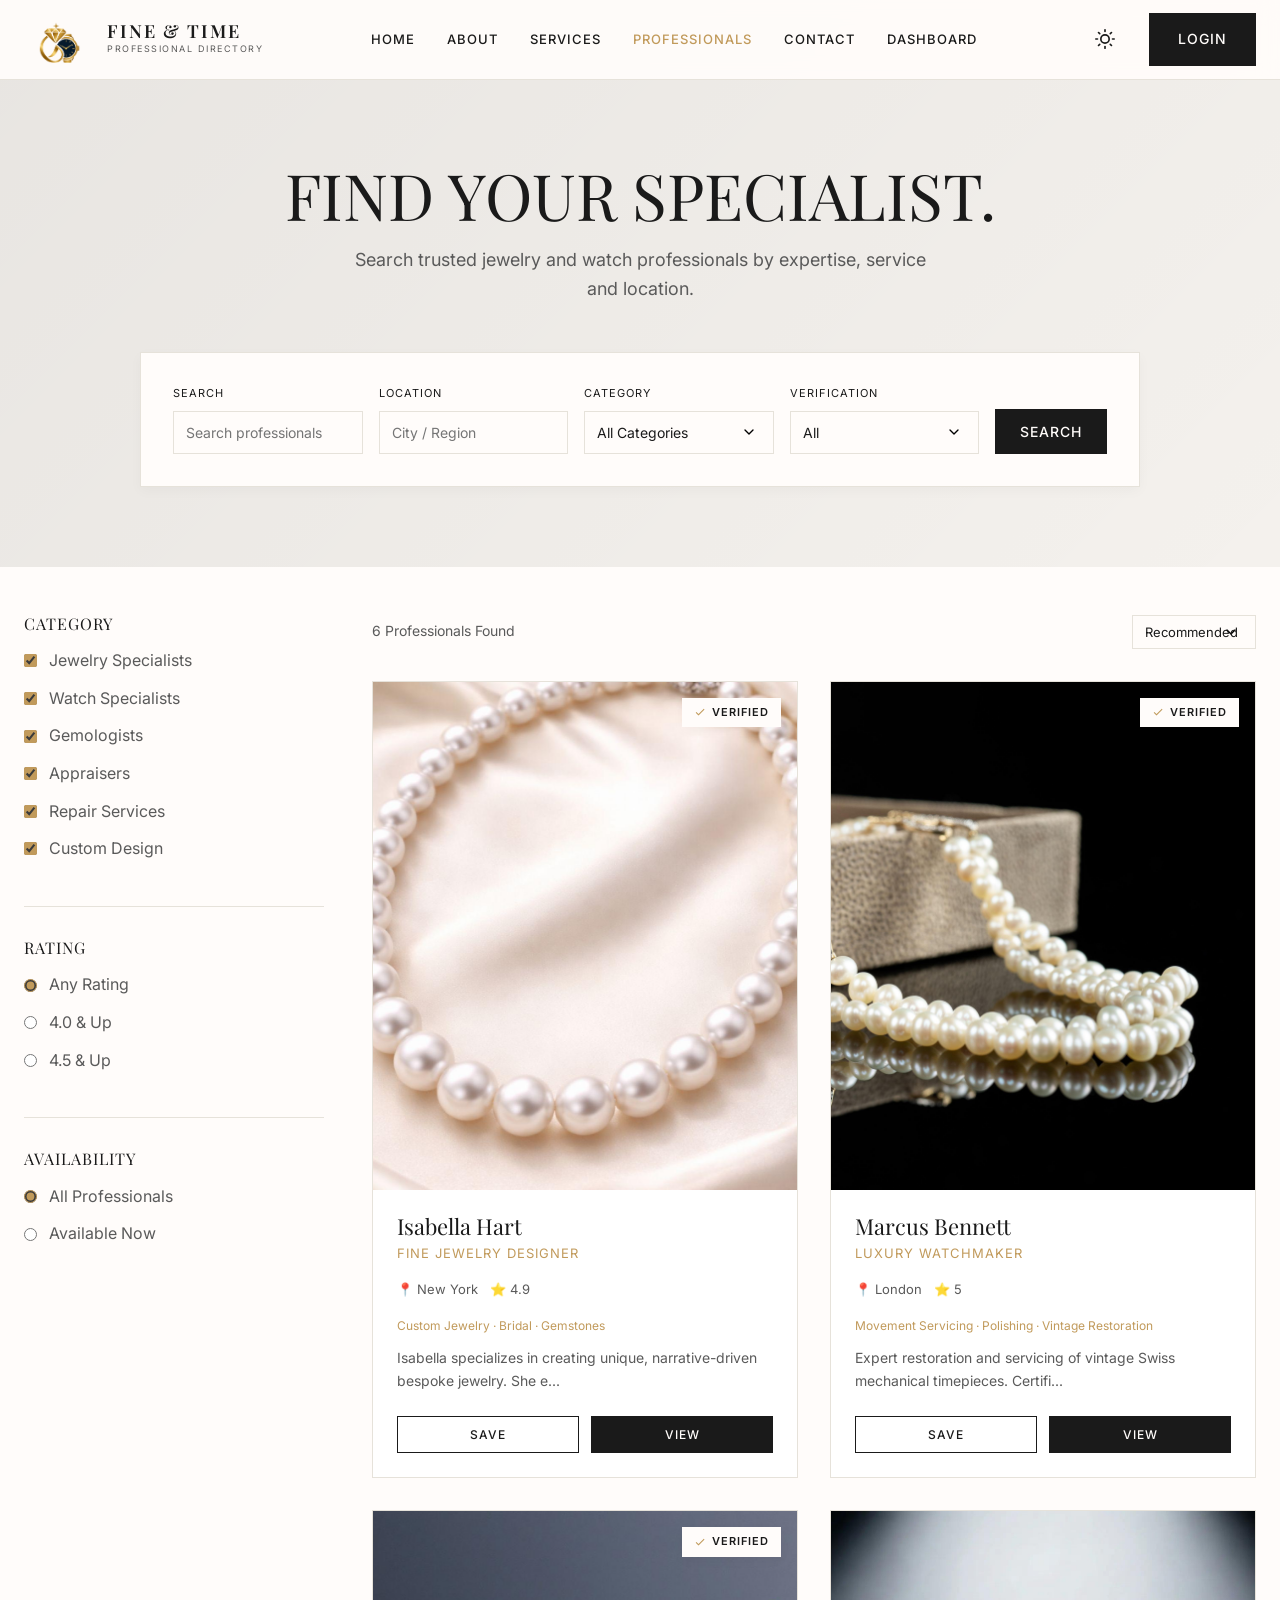
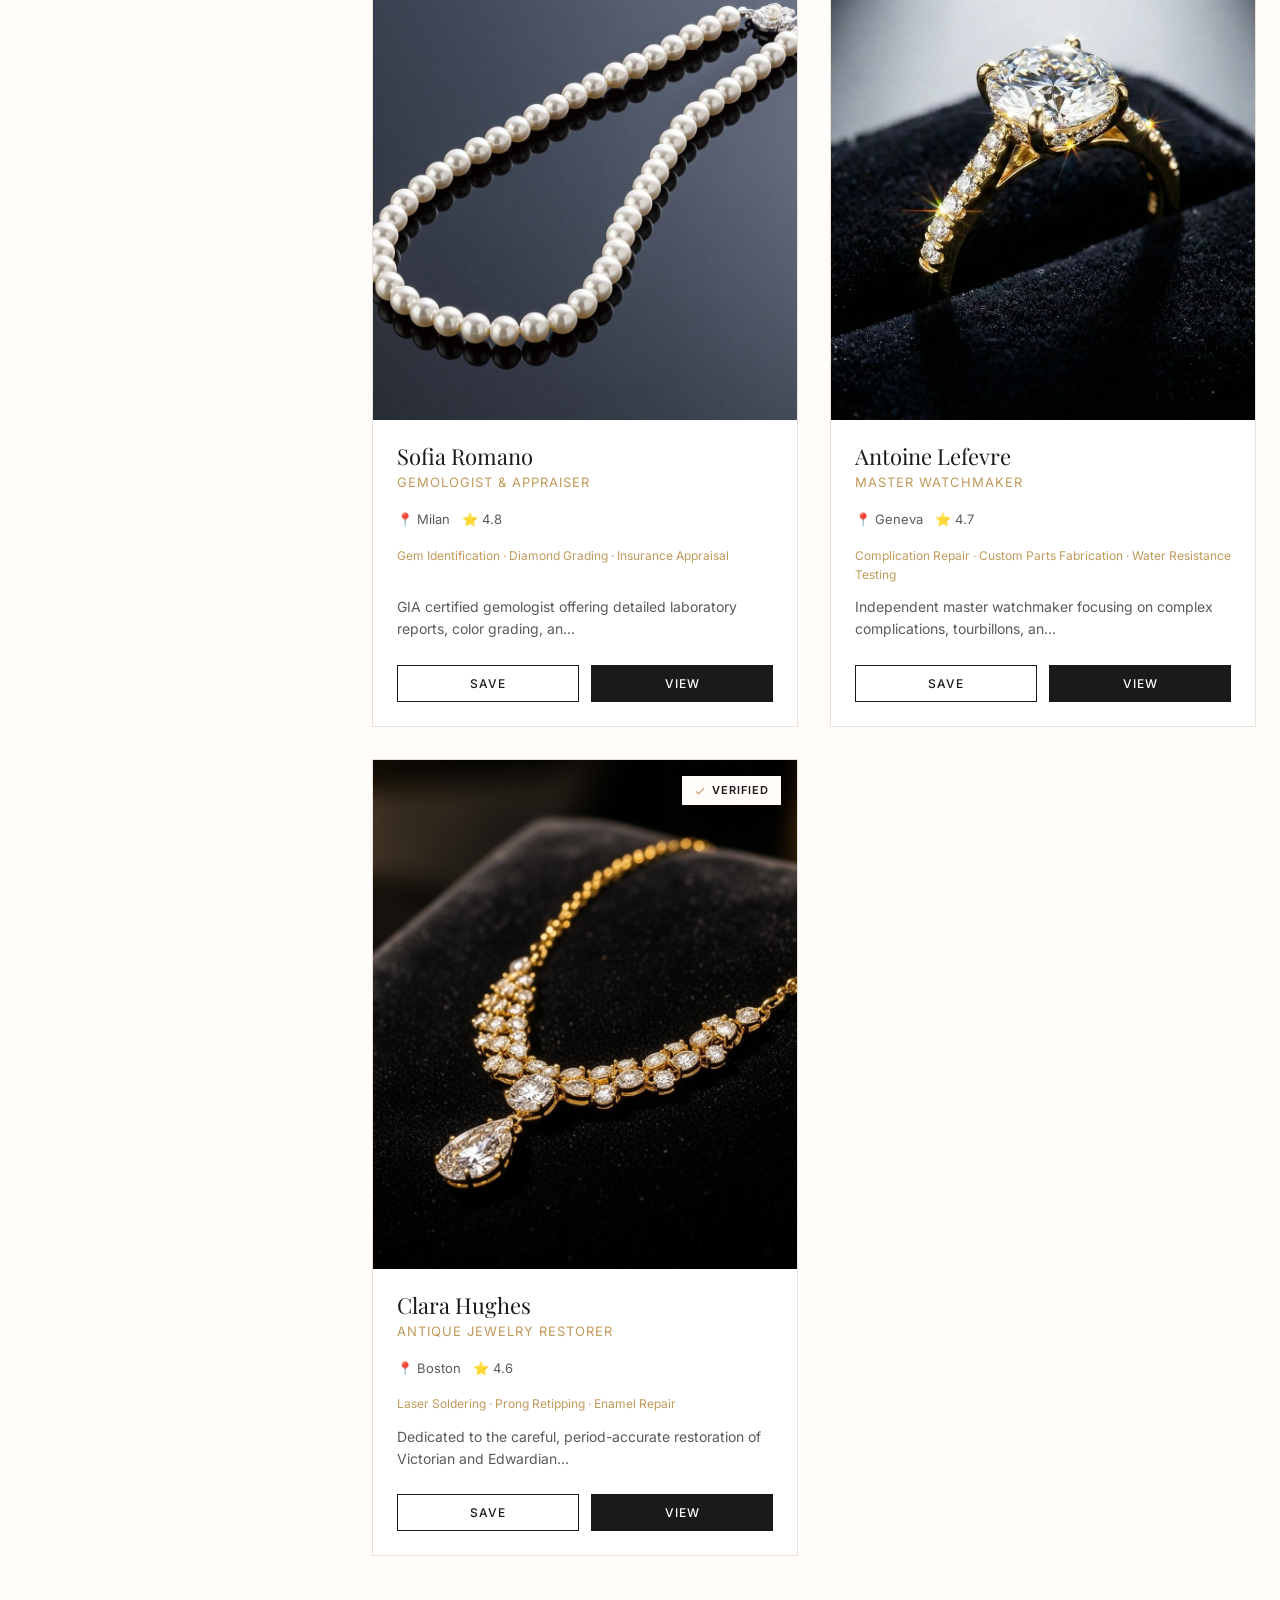
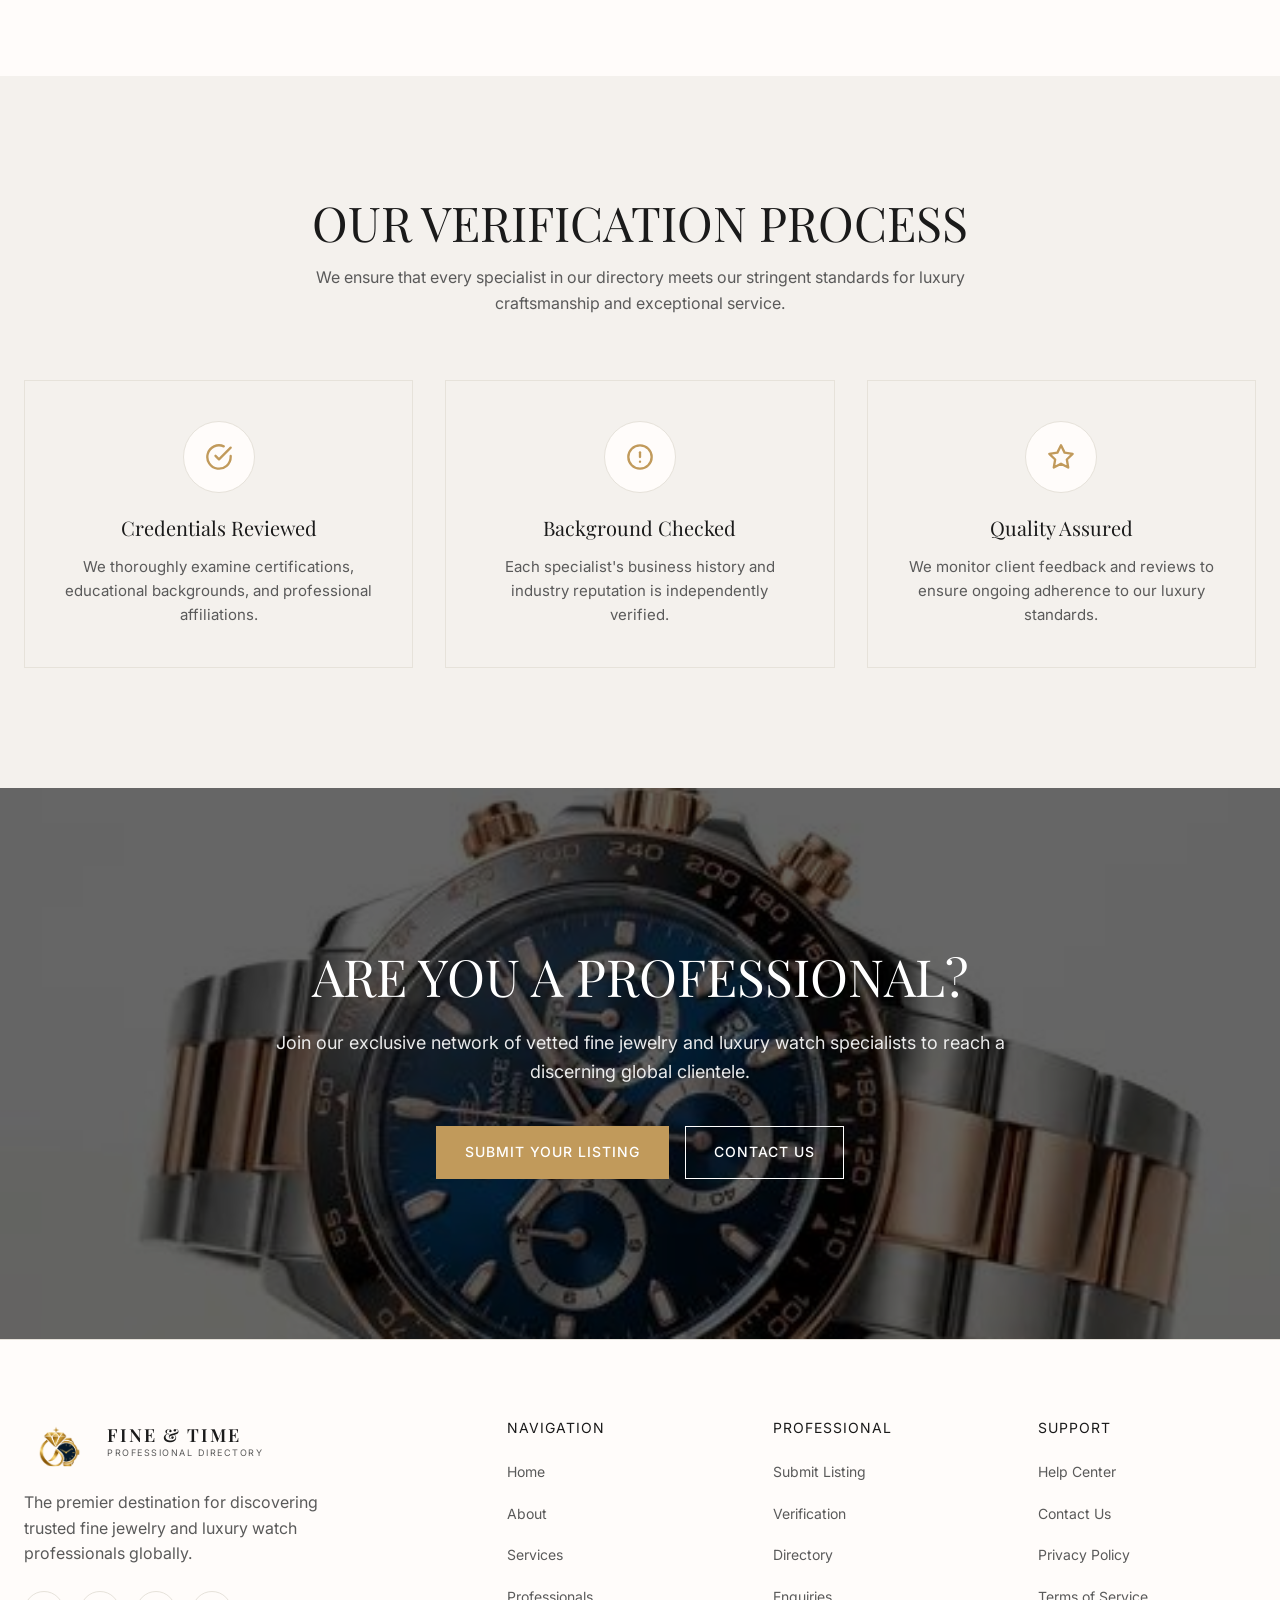
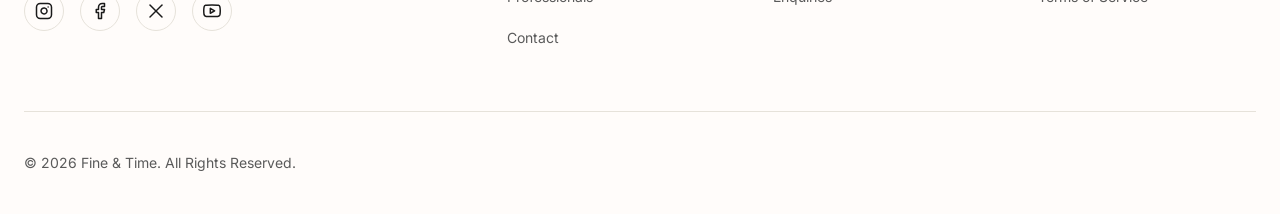
==== professionals.html @ 62d80007 "first commit" ====
<!DOCTYPE html>
<html lang="en" data-theme="light">
<head>
  <meta charset="UTF-8">
  <meta name="viewport" content="width=device-width, initial-scale=1.0">
  <title>Find Jewelry & Watch Professionals | Fine & Time</title>
  <meta name="description" content="Search trusted jewelry and watch professionals by expertise, service and location.">
  <link rel="stylesheet" href="styles.css">
  <link rel="icon" type="image/png" href="favicon.png">
</head>
<body>

  <!-- Navbar -->
  <nav class="navbar">
    <div class="container nav-container">
      <div class="nav-left">
        <a href="index.html" class="logo">
  <img src="logo.png" alt="Fine Jewelry & Watches Directory" class="brand-logo-img">
  <div class="logo-text">
    <span class="logo-title">FINE & TIME</span>
    <span class="logo-desc">Professional Directory</span>
  </div>
</a>
      </div>
      
      <div class="nav-center">
        <div class="nav-links">
          <a href="index.html">Home</a>
          <a href="about.html">About</a>
          <a href="services.html">Services</a>
          <a href="professionals.html" class="active">Professionals</a>
          <a href="contact.html">Contact</a>
          <a href="dashboard.html">Dashboard</a>
        </div>
      </div>
      
      <div class="nav-right">
        <button class="nav-icon theme-toggle" aria-label="Toggle Theme">
          <svg xmlns="http://www.w3.org/2000/svg" width="20" height="20" viewBox="0 0 24 24" fill="none" stroke="currentColor" stroke-width="2" stroke-linecap="round" stroke-linejoin="round"><circle cx="12" cy="12" r="5"></circle><line x1="12" y1="1" x2="12" y2="3"></line><line x1="12" y1="21" x2="12" y2="23"></line><line x1="4.22" y1="4.22" x2="5.64" y2="5.64"></line><line x1="18.36" y1="18.36" x2="19.78" y2="19.78"></line><line x1="1" y1="12" x2="3" y2="12"></line><line x1="21" y1="12" x2="23" y2="12"></line><line x1="4.22" y1="19.78" x2="5.64" y2="18.36"></line><line x1="18.36" y1="5.64" x2="19.78" y2="4.22"></line></svg>
        </button>
        <a href="login.html" class="btn btn-primary d-none-mobile">LOGIN</a>
        
        <button class="hamburger" aria-label="Menu">
          <span></span>
          <span></span>
          <span></span>
        </button>
      </div>
    </div>
  </nav>

  <!-- Mobile Drawer -->
  <div class="nav-drawer">
    <div class="drawer-header">
      <a href="index.html" class="logo">
  <img src="logo.png" alt="Fine Jewelry & Watches Directory" class="brand-logo-img">
  <div class="logo-text">
    <span class="logo-title">FINE & TIME</span>
    <span class="logo-desc">Professional Directory</span>
  </div>
</a>
      <button class="close-drawer">&times;</button>
    </div>
    <div class="drawer-links" style="align-items: center; text-align: center;">
      <a href="index.html">Home</a>
      <a href="about.html">About</a>
      <a href="services.html">Services</a>
      <a href="professionals.html" class="active">Professionals</a>
      <a href="contact.html">Contact</a>
      <a href="dashboard.html">Dashboard</a>
      
      <button class="nav-icon theme-toggle" aria-label="Toggle Theme" style="margin-top: 16px; background: none; border: none; color: var(--text-primary); cursor: pointer;">
        <svg xmlns="http://www.w3.org/2000/svg" width="24" height="24" viewBox="0 0 24 24" fill="none" stroke="currentColor" stroke-width="2" stroke-linecap="round" stroke-linejoin="round"><circle cx="12" cy="12" r="5"></circle><line x1="12" y1="1" x2="12" y2="3"></line><line x1="12" y1="21" x2="12" y2="23"></line><line x1="4.22" y1="4.22" x2="5.64" y2="5.64"></line><line x1="18.36" y1="18.36" x2="19.78" y2="19.78"></line><line x1="1" y1="12" x2="3" y2="12"></line><line x1="21" y1="12" x2="23" y2="12"></line><line x1="4.22" y1="19.78" x2="5.64" y2="18.36"></line><line x1="18.36" y1="5.64" x2="19.78" y2="4.22"></line></svg>
      </button>
    </div>
    <div class="drawer-footer" style="display: flex; justify-content: center; width: 100%;">
      <a href="login.html" class="btn btn-primary" style="width: 100%; max-width: 300px; text-align: center; justify-content: center;">LOGIN</a>
    </div>
  </div>
  <div class="overlay"></div>

  <!-- Global Search Overlay -->
  <div class="search-overlay" id="search-overlay">
    <div class="search-header">
      <div class="logo">
        <span class="logo-title">SEARCH</span>
      </div>
      <button class="modal-close">&times;</button>
    </div>
    <div class="search-input-wrap">
      <input type="text" placeholder="Search jewelry specialists, watchmakers..." autofocus>
    </div>
    <div class="search-results">
      <p style="color: var(--text-secondary); text-align: center;">Press Enter to search the directory.</p>
    </div>
  </div>

  <!-- SECTION 01: HERO (Search System) -->
  <section class="page-hero" style="height: auto; padding: 160px 0 80px;">
    <div class="page-hero-overlay"></div>
    <div class="container" style="position: relative; z-index: 2;">
      <h1>FIND YOUR SPECIALIST.</h1>
      <p style="margin-bottom: 48px;">Search trusted jewelry and watch professionals by expertise, service and location.</p>
      
      <div style="background: var(--bg-primary); padding: 32px; max-width: 1000px; margin: 0 auto; box-shadow: var(--shadow-sm); border: 1px solid var(--border-color);">
        <form class="hero-filter-form" id="search-form">
          <div style="text-align: left;">
            <label style="display: block; font-size: 11px; text-transform: uppercase; letter-spacing: 1px; margin-bottom: 8px;">Search</label>
            <input type="text" class="form-control" placeholder="Search professionals" id="search-kw" style="padding: 12px; font-size: 14px;">
          </div>
          <div style="text-align: left;">
            <label style="display: block; font-size: 11px; text-transform: uppercase; letter-spacing: 1px; margin-bottom: 8px;">Location</label>
            <input type="text" class="form-control" placeholder="City / Region" id="search-loc" style="padding: 12px; font-size: 14px;">
          </div>
          <div style="text-align: left;">
            <label style="display: block; font-size: 11px; text-transform: uppercase; letter-spacing: 1px; margin-bottom: 8px;">Category</label>
            <select class="form-control" id="search-cat" style="padding: 12px; font-size: 14px;">
              <option value="all">All Categories</option>
              <option value="jewelry">Jewelry</option>
              <option value="watches">Watches</option>
              <option value="gemology">Gemology</option>
              <option value="appraisal">Appraisal</option>
              <option value="repair">Repair</option>
              <option value="custom">Custom Design</option>
            </select>
          </div>
          <div style="text-align: left;">
            <label style="display: block; font-size: 11px; text-transform: uppercase; letter-spacing: 1px; margin-bottom: 8px;">Verification</label>
            <select class="form-control" id="search-ver" style="padding: 12px; font-size: 14px;">
              <option value="all">All</option>
              <option value="verified">Verified Only</option>
            </select>
          </div>
          <button type="button" class="btn btn-primary" onclick="applyFilters()" style="padding: 12px 24px; height: 44.5px;">SEARCH</button>
        </form>
      </div>
    </div>
  </section>

  <!-- SECTION 02: DIRECTORY RESULTS -->
  <section class="section" style="padding-top: 0;">
    <div class="container directory-layout">
      
      <!-- Filters Sidebar -->
      <aside class="directory-filters">
        <div class="filter-group">
          <h4>Category</h4>
          <label class="filter-label"><input type="checkbox" checked value="jewelry" class="cat-filter"> Jewelry Specialists</label>
          <label class="filter-label"><input type="checkbox" checked value="watches" class="cat-filter"> Watch Specialists</label>
          <label class="filter-label"><input type="checkbox" checked value="gemology" class="cat-filter"> Gemologists</label>
          <label class="filter-label"><input type="checkbox" checked value="appraisal" class="cat-filter"> Appraisers</label>
          <label class="filter-label"><input type="checkbox" checked value="repair" class="cat-filter"> Repair Services</label>
          <label class="filter-label"><input type="checkbox" checked value="custom" class="cat-filter"> Custom Design</label>
        </div>
        
        <div class="filter-group">
          <h4>Rating</h4>
          <label class="filter-label"><input type="radio" name="rating" value="any" checked onchange="applyFilters()"> Any Rating</label>
          <label class="filter-label"><input type="radio" name="rating" value="4.0" onchange="applyFilters()"> 4.0 & Up</label>
          <label class="filter-label"><input type="radio" name="rating" value="4.5" onchange="applyFilters()"> 4.5 & Up</label>
        </div>
        
        <div class="filter-group">
          <h4>Availability</h4>
          <label class="filter-label"><input type="radio" name="avail" checked value="all"> All Professionals</label>
          <label class="filter-label"><input type="radio" name="avail" value="available"> Available Now</label>
        </div>
      </aside>
      
      <!-- Results Area -->
      <div class="directory-results">
        <div class="results-header">
          <div style="font-size: 14px; color: var(--text-secondary);"><span id="result-count">8</span> Professionals Found</div>
          <div>
            <select class="form-control" style="padding: 8px 12px; width: auto; font-size: 13px;" onchange="sortResults(this.value)">
              <option value="recommended">Recommended</option>
              <option value="highest">Highest Rated</option>
              <option value="most">Most Reviewed</option>
              <option value="recent">Recently Added</option>
            </select>
          </div>
        </div>
        
        <div class="results-grid" id="professionals-grid">
          <!-- Profiles generated by JS -->
        </div>
      </div>
    </div>
  </section>

  <!-- SECTION 02: VERIFICATION PROCESS -->
  <section class="section" style="background: var(--bg-secondary);">
    <div class="container">
      <div class="section-header">
        <h2>OUR VERIFICATION PROCESS</h2>
        <p style="color: var(--text-secondary); max-width: 700px; margin: 0 auto;">We ensure that every specialist in our directory meets our stringent standards for luxury craftsmanship and exceptional service.</p>
      </div>
      
      <div class="services-grid">
        <div class="service-card" style="text-align: center;">
          <div style="width: 72px; height: 72px; background: var(--bg-primary); border: 1px solid var(--border-color); border-radius: 50%; display: flex; align-items: center; justify-content: center; margin: 0 auto 24px; color: var(--accent-color);">
            <svg xmlns="http://www.w3.org/2000/svg" width="28" height="28" viewBox="0 0 24 24" fill="none" stroke="currentColor" stroke-width="2" stroke-linecap="round" stroke-linejoin="round"><path d="M22 11.08V12a10 10 0 1 1-5.93-9.14"></path><polyline points="22 4 12 14.01 9 11.01"></polyline></svg>
          </div>
          <h3 style="font-size: 20px; margin-bottom: 16px;">Credentials Reviewed</h3>
          <p style="color: var(--text-secondary); font-size: 15px;">We thoroughly examine certifications, educational backgrounds, and professional affiliations.</p>
        </div>
        
        <div class="service-card" style="text-align: center;">
          <div style="width: 72px; height: 72px; background: var(--bg-primary); border: 1px solid var(--border-color); border-radius: 50%; display: flex; align-items: center; justify-content: center; margin: 0 auto 24px; color: var(--accent-color);">
            <svg xmlns="http://www.w3.org/2000/svg" width="28" height="28" viewBox="0 0 24 24" fill="none" stroke="currentColor" stroke-width="2" stroke-linecap="round" stroke-linejoin="round"><circle cx="12" cy="12" r="10"></circle><line x1="12" y1="8" x2="12" y2="12"></line><line x1="12" y1="16" x2="12.01" y2="16"></line></svg>
          </div>
          <h3 style="font-size: 20px; margin-bottom: 16px;">Background Checked</h3>
          <p style="color: var(--text-secondary); font-size: 15px;">Each specialist's business history and industry reputation is independently verified.</p>
        </div>
        
        <div class="service-card" style="text-align: center;">
          <div style="width: 72px; height: 72px; background: var(--bg-primary); border: 1px solid var(--border-color); border-radius: 50%; display: flex; align-items: center; justify-content: center; margin: 0 auto 24px; color: var(--accent-color);">
            <svg xmlns="http://www.w3.org/2000/svg" width="28" height="28" viewBox="0 0 24 24" fill="none" stroke="currentColor" stroke-width="2" stroke-linecap="round" stroke-linejoin="round"><polygon points="12 2 15.09 8.26 22 9.27 17 14.14 18.18 21.02 12 17.77 5.82 21.02 7 14.14 2 9.27 8.91 8.26 12 2"></polygon></svg>
          </div>
          <h3 style="font-size: 20px; margin-bottom: 16px;">Quality Assured</h3>
          <p style="color: var(--text-secondary); font-size: 15px;">We monitor client feedback and reviews to ensure ongoing adherence to our luxury standards.</p>
        </div>
      </div>
    </div>
  </section>

  <!-- SECTION 03: PROFESSIONAL CTA -->
  <section class="final-cta">
    <div class="final-cta-bg" style="background-image: url('images/image-28.png');"></div>
    <div class="final-cta-overlay"></div>
    <div class="container final-cta-content">
      <h2>ARE YOU A PROFESSIONAL?</h2>
      <p>Join our exclusive network of vetted fine jewelry and luxury watch specialists to reach a discerning global clientele.</p>
      <div class="final-cta-actions">
        <a href="register.html" class="btn btn-accent">SUBMIT YOUR LISTING</a>
        <a href="contact.html" class="btn btn-outline">CONTACT US</a>
      </div>
    </div>
  </section>

  <!-- Footer -->
  <footer class="footer">
    <!-- ... same footer content ... -->
    <div class="container">
      <div class="footer-grid">
        <div class="footer-brand">
          <a href="index.html" class="logo" style="text-decoration: none; color: inherit;">
            <img src="logo.png" alt="Fine Jewelry & Watches Directory" class="brand-logo-img">
            <div class="logo-text">
              <span class="logo-title">FINE & TIME</span>
              <span class="logo-desc">Professional Directory</span>
            </div>
          </a>
          <p>The premier destination for discovering trusted fine jewelry and luxury watch professionals globally.</p>
          <div class="social-icons" style="margin-top: 24px;">
            <a href="#" aria-label="Instagram">
              <svg xmlns="http://www.w3.org/2000/svg" width="18" height="18" viewBox="0 0 24 24" fill="none" stroke="currentColor" stroke-width="2" stroke-linecap="round" stroke-linejoin="round"><rect x="2" y="2" width="20" height="20" rx="5" ry="5"></rect><path d="M16 11.37A4 4 0 1 1 12.63 8 4 4 0 0 1 16 11.37z"></path><line x1="17.5" y1="6.5" x2="17.51" y2="6.5"></line></svg>
            </a>
            <a href="#" aria-label="Facebook">
              <svg xmlns="http://www.w3.org/2000/svg" width="18" height="18" viewBox="0 0 24 24" fill="none" stroke="currentColor" stroke-width="2" stroke-linecap="round" stroke-linejoin="round"><path d="M18 2h-3a5 5 0 0 0-5 5v3H7v4h3v8h4v-8h3l1-4h-4V7a1 1 0 0 1 1-1h3z"></path></svg>
            </a>
            <a href="#" aria-label="X">
              <svg xmlns="http://www.w3.org/2000/svg" width="18" height="18" viewBox="0 0 24 24" fill="none" stroke="currentColor" stroke-width="2" stroke-linecap="round" stroke-linejoin="round"><line x1="4" y1="4" x2="20" y2="20"></line><line x1="20" y1="4" x2="4" y2="20"></line></svg>
            </a>
            <a href="#" aria-label="YouTube">
              <svg xmlns="http://www.w3.org/2000/svg" width="18" height="18" viewBox="0 0 24 24" fill="none" stroke="currentColor" stroke-width="2" stroke-linecap="round" stroke-linejoin="round"><path d="M22.54 6.42a2.78 2.78 0 0 0-1.94-2C18.88 4 12 4 12 4s-6.88 0-8.6.46a2.78 2.78 0 0 0-1.94 2A29 29 0 0 0 1 11.75a29 29 0 0 0 .46 5.33A2.78 2.78 0 0 0 3.4 19c1.72.46 8.6.46 8.6.46s6.88 0 8.6-.46a2.78 2.78 0 0 0 1.94-2 29 29 0 0 0 .46-5.25 29 29 0 0 0-.46-5.33z"></path><polygon points="9.75 15.02 15.5 11.75 9.75 8.48 9.75 15.02"></polygon></svg>
            </a>
          </div>
        </div>
        
        <div class="footer-links">
          <h4>Navigation</h4>
          <ul>
            <li><a href="index.html">Home</a></li>
            <li><a href="about.html">About</a></li>
            <li><a href="services.html">Services</a></li>
            <li><a href="professionals.html">Professionals</a></li>
            <li><a href="contact.html">Contact</a></li>
          </ul>
        </div>
        
        <div class="footer-links">
          <h4>Professional</h4>
          <ul>
            <li><a href="register.html">Submit Listing</a></li>
            <li><a href="#">Verification</a></li>
            <li><a href="professionals.html">Directory</a></li>
            <li><a href="dashboard.html">Enquiries</a></li>
          </ul>
        </div>
        
        <div class="footer-links">
          <h4>Support</h4>
          <ul>
            <li><a href="#">Help Center</a></li>
            <li><a href="contact.html">Contact Us</a></li>
            <li><a href="#">Privacy Policy</a></li>
            <li><a href="#">Terms of Service</a></li>
          </ul>
        </div>
      </div>
      
      <div class="footer-bottom">
        <div class="copyright">
          © 2026 Fine & Time. All Rights Reserved.
        </div>
      </div>
    </div>
  </footer>

  <!-- Global Enquiry Popup -->
  <div class="modal-overlay" id="enquiry-modal">
    <!-- ... same modal content ... -->
    <div class="modal-content">
      <button class="modal-close">&times;</button>
      <div class="modal-header">
        <h2>LET'S FIND THE RIGHT PROFESSIONAL</h2>
        <p>Submit your details and we will connect you with a verified specialist.</p>
      </div>
      <form id="enquiry-form">
        <!-- Form Fields -->
        <div style="display: grid; grid-template-columns: 1fr 1fr; gap: 16px;">
          <div class="form-group">
            <label>Full Name</label>
            <input type="text" class="form-control" required placeholder="John Doe">
          </div>
          <div class="form-group">
            <label>Email</label>
            <input type="email" class="form-control" required placeholder="john@example.com">
          </div>
        </div>
        <div style="display: grid; grid-template-columns: 1fr 1fr; gap: 16px;">
          <div class="form-group">
            <label>Phone</label>
            <input type="tel" class="form-control" placeholder="+1 (555) 000-0000">
          </div>
          <div class="form-group">
            <label>Service Type</label>
            <select class="form-control" required>
              <option value="" disabled selected>Select a Service</option>
              <option value="fine-jewelry">Fine Jewelry</option>
              <option value="luxury-watches">Luxury Watches</option>
              <option value="jewelry-repair">Jewelry Repair</option>
              <option value="watch-repair">Watch Repair</option>
              <option value="custom-jewelry">Custom Jewelry</option>
              <option value="gemology">Gemology</option>
              <option value="appraisal">Appraisal</option>
              <option value="authentication">Authentication</option>
              <option value="other">Other</option>
            </select>
          </div>
        </div>
        <div style="display: grid; grid-template-columns: 1fr 1fr; gap: 16px;">
          <div class="form-group">
            <label>Preferred Location</label>
            <input type="text" class="form-control" placeholder="City or Region">
          </div>
          <div class="form-group">
            <label>Preferred Date</label>
            <input type="date" class="form-control">
          </div>
        </div>
        <div class="form-group">
          <label>Specific Professional / Service (Optional)</label>
          <input type="text" class="form-control" placeholder="Name of specialist or detailed service" id="enquiry-spec">
        </div>
        <div class="form-group">
          <label>Message</label>
          <textarea class="form-control" required placeholder="Describe what you are looking for..."></textarea>
        </div>
        <div class="modal-actions">
          <button type="button" class="btn btn-outline btn-cancel">CANCEL</button>
          <button type="submit" class="btn btn-primary">SEND ENQUIRY</button>
        </div>
      </form>
    </div>
  </div>

  <!-- Professional Profile Modal (Dynamic) -->
  <div class="modal-overlay" id="profile-modal">
    <div class="modal-content profile-modal">
      <button class="modal-close">&times;</button>
      <div class="profile-header">
        <img src="" alt="Profile" class="profile-img-large" id="prof-modal-img">
        <div class="profile-header-info">
          <div class="badge-verified" style="position: static; display: inline-flex; margin-bottom: 16px;" id="prof-modal-badge">
            <svg viewBox="0 0 24 24"><path d="M9 16.17L4.83 12l-1.42 1.41L9 19 21 7l-1.41-1.41z"></path></svg> Verified Professional
          </div>
          <h2 id="prof-modal-name">Name</h2>
          <p style="color: var(--accent-color); font-weight: 500; text-transform: uppercase; letter-spacing: 1px; margin-bottom: 16px;" id="prof-modal-title">Title</p>
          <div style="display: flex; gap: 24px; color: var(--text-secondary); margin-bottom: 24px; flex-wrap: wrap;">
            <span id="prof-modal-loc">📍 Location</span>
            <span id="prof-modal-rating">⭐ Rating</span>
            <span id="prof-modal-exp">Exp</span>
          </div>
          <div style="display: flex; gap: 16px; flex-wrap: wrap;">
            <button class="btn btn-primary" onclick="openEnquiryForProf()">CONTACT PROFESSIONAL</button>
            <button class="btn btn-outline btn-save" id="prof-modal-save">SAVE PROFILE</button>
          </div>
        </div>
      </div>
      
      <div class="profile-tabs">
        <button class="profile-tab active">About</button>
        <button class="profile-tab">Expertise</button>
        <button class="profile-tab">Reviews</button>
      </div>
      
      <div class="profile-tab-content" style="padding-top: 16px;">
        <h4 style="margin-bottom: 16px; font-size: 20px;">About the Professional</h4>
        <p style="color: var(--text-secondary); margin-bottom: 24px;" id="prof-modal-desc">Description goes here.</p>
        
        <h4 style="margin-bottom: 16px; font-size: 20px;">Services</h4>
        <ul style="display: flex; flex-wrap: wrap; gap: 12px; color: var(--text-secondary); list-style: none;" id="prof-modal-services">
          <!-- services tags -->
        </ul>
      </div>
    </div>
  </div>

  <script src="script.js"></script>
  <script>
    // Demo Data
    const professionals = [
      {
        id: 'p1',
        name: 'Isabella Hart',
        title: 'Fine Jewelry Designer',
        category: 'jewelry',
        specialty: 'custom',
        location: 'New York, USA',
        rating: 4.9,
        reviews: 142,
        verified: true,
        experience: '18 Years',
        image: 'images/image-12.png',
        desc: 'Isabella specializes in creating unique, narrative-driven bespoke jewelry. She excels at translating personal stories into heirloom-quality rings and necklaces.',
        services: ['Custom Jewelry', 'Bridal', 'Gemstones', 'Redesign']
      },
      {
        id: 'p2',
        name: 'Marcus Bennett',
        title: 'Luxury Watchmaker',
        category: 'watches',
        specialty: 'repair',
        location: 'London, UK',
        rating: 5.0,
        reviews: 85,
        verified: true,
        experience: '20 Years',
        image: 'images/image-19.png',
        desc: 'Expert restoration and servicing of vintage Swiss mechanical timepieces. Certified by major Swiss houses for comprehensive overhauls.',
        services: ['Movement Servicing', 'Polishing', 'Vintage Restoration', 'Authentication']
      },
      {
        id: 'p3',
        name: 'Sofia Romano',
        title: 'Gemologist & Appraiser',
        category: 'gemology',
        specialty: 'appraisal',
        location: 'Milan, Italy',
        rating: 4.8,
        reviews: 64,
        verified: true,
        experience: '12 Years',
        image: 'images/image-16.png',
        desc: 'GIA certified gemologist offering detailed laboratory reports, color grading, and formal valuation services for insurance and estate purposes.',
        services: ['Gem Identification', 'Diamond Grading', 'Insurance Appraisal', 'Consultation']
      },
      {
        id: 'p4',
        name: 'Daniel Mercer',
        title: 'Fine Jewelry Specialist',
        category: 'jewelry',
        specialty: 'estate',
        location: 'New York, USA',
        rating: 4.9,
        reviews: 210,
        verified: true,
        experience: '25 Years',
        image: 'images/image-34.png',
        desc: 'Consultation on high-end estate jewelry acquisition and rare gemstone sourcing. Deep expertise in Art Deco and Edwardian periods.',
        services: ['Estate Jewelry', 'Sourcing', 'Authentication', 'Investment Consultation']
      },
      {
        id: 'p5',
        name: 'Antoine Lefevre',
        title: 'Master Watchmaker',
        category: 'watches',
        specialty: 'repair',
        location: 'Geneva, Switzerland',
        rating: 4.7,
        reviews: 95,
        verified: false,
        experience: '30 Years',
        image: 'images/image-1.png',
        desc: 'Independent master watchmaker focusing on complex complications, tourbillons, and minute repeaters.',
        services: ['Complication Repair', 'Custom Parts Fabrication', 'Water Resistance Testing']
      },
      {
        id: 'p6',
        name: 'Clara Hughes',
        title: 'Antique Jewelry Restorer',
        category: 'jewelry',
        specialty: 'repair',
        location: 'Boston, USA',
        rating: 4.6,
        reviews: 112,
        verified: true,
        experience: '15 Years',
        image: 'images/image-2.png',
        desc: 'Dedicated to the careful, period-accurate restoration of Victorian and Edwardian jewelry, preserving historical integrity.',
        services: ['Laser Soldering', 'Prong Retipping', 'Enamel Repair', 'Stone Matching']
      }
    ];

    let currentProfName = '';

    const renderGrid = (data) => {
      const grid = document.getElementById('professionals-grid');
      grid.innerHTML = '';
      
      if(data.length === 0) {
        grid.innerHTML = '<div style="grid-column: 1/-1; text-align: center; padding: 40px; color: var(--text-secondary);">NO MATCHING PROFESSIONALS FOUND</div>';
        document.getElementById('result-count').innerText = '0';
        return;
      }
      
      document.getElementById('result-count').innerText = data.length;
      
      data.forEach(p => {
        const servicesHtml = p.services.slice(0,3).join(' &middot; ');
        
        const card = document.createElement('div');
        card.className = 'prof-card';
        card.innerHTML = `
          <div class="prof-img-wrap">
            <img src="${p.image}" alt="${p.name}" class="prof-img">
            ${p.verified ? `<div class="badge-verified"><svg viewBox="0 0 24 24"><path d="M9 16.17L4.83 12l-1.42 1.41L9 19 21 7l-1.41-1.41z"></path></svg> Verified</div>` : ''}
          </div>
          <div class="prof-info">
            <h3 class="prof-name">${p.name}</h3>
            <span class="prof-title">${p.title}</span>
            <div class="prof-meta">
              <span>📍 ${p.location.split(',')[0]}</span>
              <span>⭐ ${p.rating}</span>
            </div>
            <p class="prof-desc" style="font-size: 12px; margin-bottom: 12px; color: var(--accent-color);">${servicesHtml}</p>
            <p class="prof-desc">${p.desc.substring(0, 80)}...</p>
            <div class="prof-actions">
              <button class="btn btn-outline btn-save" data-id="${p.id}">SAVE</button>
              <button class="btn btn-primary" onclick='openProfile(${JSON.stringify(p).replace(/'/g, "&#39;")})'>VIEW</button>
            </div>
          </div>
        `;
        grid.appendChild(card);
      });
      
      // Re-attach save listeners
      const updateSavedState = () => {
        const saved = JSON.parse(localStorage.getItem('savedProfs') || '[]');
        document.querySelectorAll('.btn-save').forEach(btn => {
          const id = btn.getAttribute('data-id');
          if (saved.includes(id)) {
            btn.innerText = 'SAVED';
            btn.classList.add('btn-accent');
          } else {
            btn.innerText = 'SAVE';
            btn.classList.remove('btn-accent');
          }
        });
      };
      
      document.querySelectorAll('.btn-save').forEach(btn => {
        btn.addEventListener('click', (e) => {
          e.preventDefault();
          const id = btn.getAttribute('data-id');
          if(!id) return;
          let saved = JSON.parse(localStorage.getItem('savedProfs') || '[]');
          if (saved.includes(id)) {
            saved = saved.filter(pid => pid !== id);
          } else {
            saved.push(id);
          }
          localStorage.setItem('savedProfs', JSON.stringify(saved));
          updateSavedState();
        });
      });
      updateSavedState();
    };

    const applyFilters = () => {
      let filtered = professionals;
      
      // Search
      const kw = document.getElementById('search-kw').value.toLowerCase();
      const loc = document.getElementById('search-loc').value.toLowerCase();
      const cat = document.getElementById('search-cat').value;
      const ver = document.getElementById('search-ver').value;
      
      if(kw) filtered = filtered.filter(p => p.name.toLowerCase().includes(kw) || p.services.some(s => s.toLowerCase().includes(kw)));
      if(loc) filtered = filtered.filter(p => p.location.toLowerCase().includes(loc));
      if(cat !== 'all') filtered = filtered.filter(p => p.category === cat || p.specialty === cat);
      if(ver === 'verified') filtered = filtered.filter(p => p.verified);
      
      // Sidebar rating
      const ratingInput = document.querySelector('input[name="rating"]:checked');
      if(ratingInput && ratingInput.value !== 'any') {
        filtered = filtered.filter(p => p.rating >= parseFloat(ratingInput.value));
      }
      
      // Sidebar categories (checkboxes)
      const checkedCats = Array.from(document.querySelectorAll('.cat-filter:checked')).map(cb => cb.value);
      if(checkedCats.length > 0) {
        filtered = filtered.filter(p => checkedCats.includes(p.category) || checkedCats.includes(p.specialty));
      } else {
        filtered = []; // If nothing checked, show none
      }

      renderGrid(filtered);
    };

    const sortResults = (type) => {
      let sorted = [...professionals];
      if (type === 'highest') sorted.sort((a,b) => b.rating - a.rating);
      if (type === 'most') sorted.sort((a,b) => b.reviews - a.reviews);
      renderGrid(sorted);
    };

    // Initialize checkboxes to trigger filter
    document.querySelectorAll('.cat-filter').forEach(cb => {
      cb.addEventListener('change', applyFilters);
    });

    window.openProfile = (prof) => {
      currentProfName = prof.name;
      document.getElementById('prof-modal-img').src = prof.image;
      document.getElementById('prof-modal-name').innerText = prof.name;
      document.getElementById('prof-modal-title').innerText = prof.title;
      document.getElementById('prof-modal-loc').innerText = '📍 ' + prof.location;
      document.getElementById('prof-modal-rating').innerText = `⭐ ${prof.rating} (${prof.reviews} Reviews)`;
      document.getElementById('prof-modal-exp').innerText = prof.experience;
      document.getElementById('prof-modal-desc').innerText = prof.desc;
      
      const badge = document.getElementById('prof-modal-badge');
      badge.style.display = prof.verified ? 'inline-flex' : 'none';
      
      const servicesList = document.getElementById('prof-modal-services');
      servicesList.innerHTML = prof.services.map(s => `<li style="padding: 6px 12px; background: var(--bg-secondary); border: 1px solid var(--border-color); font-size: 13px;">${s}</li>`).join('');
      
      const saveBtn = document.getElementById('prof-modal-save');
      saveBtn.setAttribute('data-id', prof.id);
      const saved = JSON.parse(localStorage.getItem('savedProfs') || '[]');
      if(saved.includes(prof.id)) {
        saveBtn.innerText = 'SAVED';
        saveBtn.classList.add('btn-accent');
      } else {
        saveBtn.innerText = 'SAVE PROFILE';
        saveBtn.classList.remove('btn-accent');
      }
      
      const modal = document.getElementById('profile-modal');
      modal.classList.add('active');
      document.body.style.overflow = 'hidden';
    };

    window.openEnquiryForProf = () => {
      document.getElementById('profile-modal').classList.remove('active');
      const enquiryModal = document.getElementById('enquiry-modal');
      const specInput = document.getElementById('enquiry-spec');
      if (specInput && currentProfName) {
        specInput.value = `Enquiry for ${currentProfName}`;
      }
      enquiryModal.classList.add('active');
    };

    // Parse URL params for pre-filtering (if arriving from services page)
    const urlParams = new URLSearchParams(window.location.search);
    const serviceParam = urlParams.get('service');
    if (serviceParam) {
      document.getElementById('search-kw').value = serviceParam.replace('-', ' ');
    }

    renderGrid(professionals);
  </script>
  <!-- Scroll to Top Button -->
  <button id="scroll-to-top" class="scroll-to-top" aria-label="Scroll to top">
    <svg xmlns="http://www.w3.org/2000/svg" width="24" height="24" viewBox="0 0 24 24" fill="none" stroke="currentColor" stroke-width="2" stroke-linecap="round" stroke-linejoin="round"><polyline points="18 15 12 9 6 15"></polyline></svg>
  </button>
</body>
</html>
---- styles.css ----
@import url('https://fonts.googleapis.com/css2?family=Inter:wght@300;400;500;600&family=Playfair+Display:ital,wght@0,400;0,500;0,600;1,400&display=swap');

:root {
  --bg-primary: #FFFCFA; /* Warm White/Ivory */
  --bg-secondary: #F4F1ED;
  --text-primary: #1A1A1A; /* Charcoal */
  --text-secondary: #5A5A5A;
  --accent-color: #C19A5B; /* Champagne/Gold */
  --accent-hover: #A8864F;
  --border-color: #E6E2DA;
  --card-bg: #FFFFFF;
  --shadow-sm: 0 4px 12px rgba(0,0,0,0.03);
  --shadow-md: 0 12px 32px rgba(0,0,0,0.06);
  --shadow-lg: 0 24px 48px rgba(0,0,0,0.08);
  --header-height: 80px;
  
  --font-primary: 'Inter', sans-serif;
  --font-heading: 'Playfair Display', serif;
  
  --radius-sm: 4px;
  --radius-md: 8px;
  --radius-lg: 12px;
  
  --transition: all 0.4s cubic-bezier(0.16, 1, 0.3, 1);
}

[data-theme="dark"] {
  --bg-primary: #0F0F11; /* Deep charcoal/Black */
  --bg-secondary: #171719;
  --text-primary: #F5F5F0; /* Ivory */
  --text-secondary: #A3A3A3;
  --accent-color: #D4AF37;
  --accent-hover: #E5C359;
  --border-color: #262629;
  --card-bg: #141416;
  --shadow-sm: 0 4px 12px rgba(0,0,0,0.2);
  --shadow-md: 0 12px 32px rgba(0,0,0,0.4);
  --shadow-lg: 0 24px 48px rgba(0,0,0,0.5);
}

/* RTL Support */
html[dir="rtl"] {
  --direction: rtl;
}

* {
  margin: 0;
  padding: 0;
  box-sizing: border-box;
}

html {
  scroll-behavior: smooth;
}

body {
  font-family: var(--font-primary);
  background-color: var(--bg-primary);
  color: var(--text-primary);
  line-height: 1.6;
  transition: background-color 0.3s ease, color 0.3s ease;
  overflow-x: hidden;
  -webkit-font-smoothing: antialiased;
}

/* Typography */
h1, h2, h3, h4, h5, h6 {
  font-family: var(--font-heading);
  font-weight: 400;
  line-height: 1.1;
  color: var(--text-primary);
}

a {
  text-decoration: none;
  color: inherit;
  transition: var(--transition);
}

ul {
  list-style: none;
}

/* Layout */
.container {
  width: 100%;
  max-width: 1440px;
  margin: 0 auto;
  padding: 0 24px;
}
.section {
  padding: 120px 0;
}
.section-sm {
  padding: 80px 0;
}

/* Buttons */
.btn {
  display: inline-flex;
  align-items: center;
  justify-content: center;
  padding: 14px 28px;
  font-family: var(--font-primary);
  font-size: 14px;
  font-weight: 500;
  letter-spacing: 1px;
  text-transform: uppercase;
  border: 1px solid transparent;
  cursor: pointer;
  transition: var(--transition);
  border-radius: 0;
}

.btn-primary {
  background-color: var(--text-primary);
  color: var(--bg-primary);
}
.btn-primary:hover {
  background-color: var(--accent-color);
  color: #fff;
}

.btn-outline {
  background-color: transparent;
  border-color: var(--text-primary);
  color: var(--text-primary);
}
.btn-outline:hover {
  background-color: var(--text-primary);
  color: var(--bg-primary);
}

.btn-accent {
  background-color: var(--accent-color);
  color: #fff;
}
.btn-accent:hover {
  background-color: var(--accent-hover);
}

/* Navbar */
.navbar {
  position: fixed;
  top: 0;
  width: 100%;
  height: var(--header-height);
  background: rgba(255, 252, 250, 0.95);
  backdrop-filter: blur(10px);
  border-bottom: 1px solid var(--border-color);
  z-index: 1000;
  display: flex;
  align-items: center;
  transition: var(--transition);
}
[data-theme="dark"] .navbar {
  background: rgba(15, 15, 17, 0.95);
}

.nav-container {
  display: flex;
  justify-content: space-between;
  align-items: center;
  width: 100%;
}

.nav-left, .nav-right {
  display: flex;
  align-items: center;
  gap: 24px;
}
.nav-center {
  display: flex;
  align-items: center;
  gap: 32px;
}

.logo {
  display: flex;
  align-items: center;
  gap: 12px;
}
.brand-logo-img {
  --logo-h: 75px;
  height: var(--logo-h);
  width: calc(var(--logo-h) * 0.95);
  object-fit: cover;
  object-position: center top;
  clip-path: inset(0 0 38% 0);
  margin-bottom: calc(var(--logo-h) * -0.38);
}
.dashboard-sidebar .brand-logo-img {
  --logo-h: 65px;
}
.footer-brand .brand-logo-img {
  --logo-h: 75px;
}
.auth-box .brand-logo-img {
  --logo-h: 65px;
}
.logo-text {
  display: flex;
  flex-direction: column;
  white-space: nowrap;
}
.logo-title {
  font-family: var(--font-heading);
  font-size: 18px;
  font-weight: 600;
  letter-spacing: 2px;
  line-height: 1;
}
.logo-desc {
  font-size: 9px;
  text-transform: uppercase;
  letter-spacing: 1.5px;
  color: var(--text-secondary);
  margin-top: 2px;
}

.nav-links {
  display: flex;
  gap: 32px;
}

.nav-links a {
  font-size: 13px;
  font-weight: 500;
  text-transform: uppercase;
  letter-spacing: 1px;
}
.nav-links a:hover, .nav-links a.active {
  color: var(--accent-color);
}

.nav-icon {
  background: none;
  border: none;
  color: var(--text-primary);
  cursor: pointer;
  display: flex;
  align-items: center;
  justify-content: center;
  width: 40px;
  height: 40px;
  transition: var(--transition);
}
.nav-icon:hover {
  color: var(--accent-color);
}

.hamburger {
  display: none;
  flex-direction: column;
  justify-content: space-between;
  width: 24px;
  height: 16px;
  background: transparent;
  border: none;
  cursor: pointer;
}
.hamburger span {
  width: 100%;
  height: 2px;
  background-color: var(--text-primary);
  transition: var(--transition);
}

/* Mobile Drawer */
.nav-drawer {
  position: fixed;
  top: 0;
  right: -100%;
  width: 100%;
  max-width: 400px;
  height: 100vh;
  background: var(--bg-primary);
  z-index: 1001;
  transition: right 0.4s cubic-bezier(0.16, 1, 0.3, 1);
  box-shadow: var(--shadow-lg);
  display: flex;
  flex-direction: column;
  padding: 40px;
}
html[dir="rtl"] .nav-drawer {
  right: auto;
  left: -100%;
  transition: left 0.4s cubic-bezier(0.16, 1, 0.3, 1);
}
.nav-drawer.open {
  right: 0;
}
html[dir="rtl"] .nav-drawer.open {
  left: 0;
}
.drawer-header {
  display: flex;
  justify-content: space-between;
  align-items: center;
  margin-bottom: 60px;
}
.close-drawer {
  background: none;
  border: none;
  font-size: 32px;
  color: var(--text-primary);
  cursor: pointer;
}
.drawer-links {
  display: flex;
  flex-direction: column;
  gap: 24px;
  align-items: center;
  margin-bottom: 40px;
}
.drawer-links a {
  font-family: var(--font-heading);
  font-size: 24px;
  transition: color 0.3s ease;
}
.drawer-links a:hover,
.drawer-links a.active {
  color: var(--accent-color);
}
.drawer-footer {
  display: flex;
  flex-direction: column;
  gap: 20px;
  align-items: center;
}
.overlay {
  position: fixed;
  top: 0;
  left: 0;
  width: 100%;
  height: 100vh;
  background: rgba(0,0,0,0.5);
  z-index: 1000;
  opacity: 0;
  pointer-events: none;
  transition: opacity 0.4s;
}
.overlay.active {
  opacity: 1;
  pointer-events: all;
}

/* Search Overlay */
.search-overlay {
  position: fixed;
  top: 0;
  left: 0;
  width: 100%;
  height: 100vh;
  background: var(--bg-primary);
  z-index: 2000;
  display: flex;
  flex-direction: column;
  padding: 40px;
  opacity: 0;
  pointer-events: none;
  transition: opacity 0.4s ease;
}
.search-overlay.active {
  opacity: 1;
  pointer-events: all;
}
.search-header {
  display: flex;
  justify-content: space-between;
  align-items: center;
  margin-bottom: 48px;
}
.search-input-wrap {
  position: relative;
  max-width: 800px;
  margin: 0 auto;
  width: 100%;
}
.search-input-wrap input {
  width: 100%;
  padding: 24px 0;
  font-size: 32px;
  font-family: var(--font-heading);
  background: transparent;
  border: none;
  border-bottom: 2px solid var(--text-primary);
  color: var(--text-primary);
  outline: none;
}
.search-results {
  max-width: 800px;
  margin: 40px auto 0;
  width: 100%;
}

/* Home Hero Section */
.hero {
  position: relative;
  height: 100vh;
  min-height: 700px;
  display: flex;
  align-items: center;
  justify-content: center;
  overflow: hidden;
  background-color: var(--bg-secondary);
}
.hero-bg {
  position: absolute;
  top: 0;
  left: 0;
  width: 100%;
  height: 100%;
  background-size: cover;
  background-position: center;
  z-index: 1;
  transition: transform 10s linear;
}
.hero:hover .hero-bg {
  transform: scale(1.05);
}
.hero-overlay {
  position: absolute;
  top: 0;
  left: 0;
  width: 100%;
  height: 100%;
  background: linear-gradient(to bottom, rgba(0,0,0,0.3), rgba(0,0,0,0.7));
  z-index: 2;
}
.hero-content {
  position: relative;
  z-index: 3;
  text-align: center;
  color: #fff;
  max-width: 800px;
  padding: 0 24px;
  margin-top: var(--header-height);
}
.hero-content h1 {
  font-size: clamp(40px, 6vw, 72px);
  margin-bottom: 24px;
  color: #fff;
}
.hero-content p {
  font-size: 18px;
  margin-bottom: 40px;
  color: rgba(255,255,255,0.9);
}
.hero-actions {
  display: flex;
  gap: 16px;
  justify-content: center;
  margin-bottom: 48px;
}
.hero-actions .btn-outline {
  border-color: #fff;
  color: #fff;
}
.hero-actions .btn-outline:hover {
  background: #fff;
  color: #000;
}
.hero-search {
  background: rgba(255,255,255,0.1);
  backdrop-filter: blur(10px);
  border: 1px solid rgba(255,255,255,0.2);
  padding: 8px;
  display: flex;
  gap: 8px;
  border-radius: 4px;
  max-width: 600px;
  margin: 0 auto;
}
.hero-search input {
  background: transparent;
  border: none;
  color: #fff;
  padding: 12px 16px;
  flex: 1;
  outline: none;
}
.hero-search .location-input {
  max-width: 150px;
}
.hero-search-divider {
  width: 1px;
  background: rgba(255,255,255,0.2);
  margin: 8px 0;
}
.hero-search input::placeholder {
  color: rgba(255,255,255,0.7);
}
.hero-search .search-btn {
  background: var(--accent-color);
  color: #fff;
  border: none;
  padding: 0 24px;
  cursor: pointer;
  text-transform: uppercase;
  font-size: 13px;
  font-weight: 500;
  letter-spacing: 1px;
}

/* Secondary Hero Section */
.page-hero {
  position: relative;
  height: 60vh;
  min-height: 400px;
  display: flex;
  align-items: center;
  justify-content: center;
  background-color: var(--bg-secondary);
  text-align: center;
  padding-top: var(--header-height);
  overflow: hidden;
}
.page-hero-overlay {
  position: absolute;
  top: 0;
  left: 0;
  width: 100%;
  height: 100%;
  background: linear-gradient(135deg, rgba(0,0,0,0.05), transparent);
  pointer-events: none;
}
[data-theme="dark"] .page-hero-overlay {
  background: linear-gradient(135deg, rgba(255,255,255,0.02), transparent);
}
.page-hero h1 {
  font-size: clamp(36px, 5vw, 64px);
  margin-bottom: 16px;
  position: relative;
  z-index: 1;
}
.page-hero p {
  font-size: 18px;
  color: var(--text-secondary);
  max-width: 600px;
  margin: 0 auto;
  position: relative;
  z-index: 1;
}

/* Section Header */
.section-header {
  margin-bottom: 64px;
  text-align: center;
}
.section-header h2 {
  font-size: clamp(32px, 4vw, 48px);
  margin-bottom: 16px;
}

/* Discover Categories (Asymmetric) */
.discover-grid {
  display: grid;
  grid-template-columns: repeat(12, 1fr);
  gap: 24px;
}
.discover-item {
  position: relative;
  overflow: hidden;
  height: 400px;
  background: var(--card-bg);
  cursor: pointer;
}
.discover-item:hover .discover-img {
  transform: scale(1.05);
}
.discover-item:hover .discover-overlay {
  opacity: 1;
}
.discover-img {
  width: 100%;
  height: 100%;
  object-fit: cover;
  transition: transform 0.8s cubic-bezier(0.16, 1, 0.3, 1);
}
.discover-info {
  position: absolute;
  bottom: 32px;
  left: 32px;
  right: 32px;
  z-index: 2;
  color: #fff;
}
.discover-info h3 {
  font-size: 28px;
  color: #fff;
  margin-bottom: 8px;
}
.discover-number {
  position: absolute;
  top: 32px;
  right: 32px;
  font-family: var(--font-heading);
  font-size: 18px;
  color: rgba(255,255,255,0.7);
  z-index: 2;
}
.discover-overlay {
  position: absolute;
  top: 0;
  left: 0;
  width: 100%;
  height: 100%;
  background: linear-gradient(to top, rgba(0,0,0,0.8), rgba(0,0,0,0.2));
  opacity: 0.8;
  transition: opacity 0.4s ease;
  z-index: 1;
}
.discover-hover-content {
  opacity: 0;
  transform: translateY(20px);
  transition: all 0.4s ease;
  margin-top: 16px;
}
.discover-item:hover .discover-hover-content {
  opacity: 1;
  transform: translateY(0);
}
.item-large { grid-column: span 8; }
.item-small { grid-column: span 4; }

/* Professionals Cards */
.prof-grid {
  display: grid;
  grid-template-columns: repeat(4, 1fr);
  gap: 32px;
}
.prof-card {
  background: var(--card-bg);
  border: 1px solid var(--border-color);
  transition: var(--transition);
  display: flex;
  flex-direction: column;
}
.prof-card:hover {
  transform: translateY(-8px);
  box-shadow: var(--shadow-md);
}
.prof-img-wrap {
  position: relative;
  padding-top: 120%; /* Portrait */
  overflow: hidden;
}
.prof-img {
  position: absolute;
  top: 0;
  left: 0;
  width: 100%;
  height: 100%;
  object-fit: cover;
  transition: transform 0.6s ease;
}
.prof-card:hover .prof-img {
  transform: scale(1.03);
}
.badge-verified {
  position: absolute;
  top: 16px;
  right: 16px;
  background: var(--bg-primary);
  color: var(--text-primary);
  padding: 6px 12px;
  font-size: 11px;
  font-weight: 600;
  text-transform: uppercase;
  letter-spacing: 1px;
  display: flex;
  align-items: center;
  gap: 6px;
  box-shadow: var(--shadow-sm);
}
.badge-verified svg {
  width: 12px;
  height: 12px;
  fill: var(--accent-color);
}
.prof-info {
  padding: 24px;
  flex: 1;
  display: flex;
  flex-direction: column;
}
.prof-name {
  font-size: 22px;
  margin-bottom: 4px;
}
.prof-title {
  color: var(--accent-color);
  font-size: 13px;
  text-transform: uppercase;
  letter-spacing: 1px;
  margin-bottom: 16px;
}
.prof-meta {
  display: flex;
  flex-wrap: wrap;
  gap: 12px;
  font-size: 13px;
  color: var(--text-secondary);
  margin-bottom: 16px;
}
.prof-meta span {
  display: flex;
  align-items: center;
  gap: 4px;
}
.prof-desc {
  font-size: 14px;
  color: var(--text-secondary);
  margin-bottom: 24px;
  flex: 1;
}
.prof-actions {
  display: flex;
  gap: 12px;
  margin-top: auto;
}
.prof-actions .btn {
  flex: 1;
  padding: 10px;
  font-size: 12px;
}

/* Service Explorer (Interactive) */
.service-explorer {
  display: flex;
  gap: 48px;
  min-height: 500px;
}
.service-list {
  flex: 1;
  display: flex;
  flex-direction: column;
}
.service-item {
  padding: 24px 0;
  border-bottom: 1px solid var(--border-color);
  cursor: pointer;
  display: flex;
  justify-content: space-between;
  align-items: center;
  transition: var(--transition);
}
.service-item h3 {
  font-size: 28px;
  transition: var(--transition);
}
.service-item:hover h3, .service-item.active h3 {
  color: var(--accent-color);
  transform: translateX(10px);
}
html[dir="rtl"] .service-item:hover h3, html[dir="rtl"] .service-item.active h3 {
  transform: translateX(-10px);
}
.service-display {
  flex: 1;
  position: relative;
  background: var(--bg-secondary);
  overflow: hidden;
}
.service-display img {
  position: absolute;
  top: 0;
  left: 0;
  width: 100%;
  height: 100%;
  object-fit: cover;
  opacity: 0;
  transition: opacity 0.5s ease, transform 0.5s ease;
  transform: scale(1.05);
}
.service-display img.active {
  opacity: 1;
  transform: scale(1);
}
.service-display-content {
  position: absolute;
  bottom: 0;
  left: 0;
  width: 100%;
  padding: 40px;
  background: linear-gradient(to top, rgba(0,0,0,0.8), transparent);
  color: #fff;
  z-index: 2;
  opacity: 0;
  transform: translateY(20px);
  transition: all 0.4s ease 0.2s;
}
.service-display-content.active {
  opacity: 1;
  transform: translateY(0);
}
.service-display-content h4 {
  color: #fff;
  font-size: 24px;
  margin-bottom: 12px;
}
.service-display-content p {
  color: rgba(255,255,255,0.9);
  margin-bottom: 24px;
}

/* Trust Section */
.trust-section {
  background: var(--bg-secondary);
}
.trust-content {
  display: grid;
  grid-template-columns: 1fr 1fr;
  gap: 64px;
  align-items: center;
}
.trust-img {
  position: relative;
  height: 600px;
}
.trust-img img {
  width: 100%;
  height: 100%;
  object-fit: cover;
}
.trust-text h2 {
  font-size: clamp(32px, 4vw, 48px);
  margin-bottom: 24px;
}
.trust-text p {
  font-size: 16px;
  color: var(--text-secondary);
  margin-bottom: 32px;
}
.trust-stats {
  display: grid;
  grid-template-columns: 1fr 1fr;
  gap: 32px;
}
.stat-item h4 {
  font-size: 48px;
  color: var(--accent-color);
  margin-bottom: 8px;
  font-family: var(--font-heading);
}
.stat-item p {
  font-size: 14px;
  text-transform: uppercase;
  letter-spacing: 1px;
}

/* Final CTA */
.final-cta {
  position: relative;
  padding: 160px 24px;
  text-align: center;
  color: #fff;
  overflow: hidden;
}
.final-cta-bg {
  position: absolute;
  top: 0;
  left: 0;
  width: 100%;
  height: 100%;
  background-size: cover;
  background-position: center 40%;
  background-repeat: no-repeat;
  z-index: 1;
}
.final-cta-overlay {
  position: absolute;
  top: 0;
  left: 0;
  width: 100%;
  height: 100%;
  background: rgba(0,0,0,0.6);
  z-index: 2;
}
.final-cta-content {
  position: relative;
  z-index: 3;
  max-width: 800px;
  margin: 0 auto;
}
.final-cta-content h2 {
  font-size: clamp(36px, 4vw, 56px);
  color: #fff;
  margin-bottom: 24px;
}
.final-cta-content p {
  font-size: 18px;
  margin-bottom: 40px;
  color: rgba(255,255,255,0.9);
}
.final-cta-actions {
  display: flex;
  gap: 16px;
  justify-content: center;
}
.final-cta-actions .btn-outline {
  border-color: #fff;
  color: #fff;
}
.final-cta-actions .btn-outline:hover {
  background: #fff;
  color: #000;
}

/* Footer */
.footer {
  background: var(--bg-primary);
  border-top: 1px solid var(--border-color);
  padding: 80px 0 40px;
}
.footer-grid {
  display: grid;
  grid-template-columns: 2fr 1fr 1fr 1fr;
  gap: 48px;
  margin-bottom: 60px;
}
.footer-brand p {
  color: var(--text-secondary);
  margin-top: 24px;
  max-width: 300px;
}
.footer-links h4 {
  font-family: var(--font-primary);
  font-size: 14px;
  text-transform: uppercase;
  letter-spacing: 1px;
  margin-bottom: 24px;
  color: var(--text-primary);
}
.footer-links ul {
  display: flex;
  flex-direction: column;
  gap: 16px;
}
.footer-links a {
  color: var(--text-secondary);
  font-size: 14px;
}
.footer-links a:hover {
  color: var(--accent-color);
}
.footer-bottom {
  display: flex;
  justify-content: space-between;
  align-items: center;
  padding-top: 40px;
  border-top: 1px solid var(--border-color);
  color: var(--text-secondary);
  font-size: 14px;
}
.social-icons {
  display: flex;
  gap: 16px;
}
.social-icons a {
  display: flex;
  align-items: center;
  justify-content: center;
  width: 40px;
  height: 40px;
  border: 1px solid var(--border-color);
  border-radius: 50%;
  color: var(--text-primary);
  transition: var(--transition);
}
.social-icons a:hover {
  background: var(--text-primary);
  color: var(--bg-primary);
}

/* Global Modal */
.modal-overlay {
  position: fixed;
  top: 0;
  left: 0;
  width: 100%;
  height: 100vh;
  background: rgba(0,0,0,0.6);
  backdrop-filter: blur(8px);
  z-index: 2000;
  display: flex;
  align-items: center;
  justify-content: center;
  opacity: 0;
  pointer-events: none;
  transition: opacity 0.4s ease;
  padding: 24px;
}
.modal-overlay.active {
  opacity: 1;
  pointer-events: all;
}
.modal-content {
  background: var(--bg-primary);
  width: 100%;
  max-width: 600px;
  max-height: calc(100svh - 48px);
  overflow-y: auto;
  position: relative;
  transform: scale(0.95) translateY(20px);
  transition: all 0.4s cubic-bezier(0.16, 1, 0.3, 1);
  padding: 48px;
  border: 1px solid var(--border-color);
  box-shadow: var(--shadow-lg);
}
.modal-overlay.active .modal-content {
  transform: scale(1) translateY(0);
}
.modal-close {
  position: absolute;
  top: 24px;
  right: 24px;
  background: none;
  border: none;
  font-size: 24px;
  color: var(--text-primary);
  cursor: pointer;
}
html[dir="rtl"] .modal-close {
  right: auto;
  left: 24px;
}
.modal-header h2 {
  font-size: 28px;
  margin-bottom: 8px;
}
.modal-header p {
  color: var(--text-secondary);
  margin-bottom: 32px;
}
.form-group {
  margin-bottom: 24px;
}
.form-group label {
  display: block;
  font-size: 13px;
  font-weight: 500;
  text-transform: uppercase;
  letter-spacing: 1px;
  margin-bottom: 8px;
}
.form-control {
  width: 100%;
  padding: 14px 16px;
  background: transparent;
  border: 1px solid var(--border-color);
  color: var(--text-primary);
  font-family: var(--font-primary);
  font-size: 15px;
  outline: none;
  transition: border-color 0.3s;
}
.form-control:focus {
  border-color: var(--accent-color);
}
select.form-control {
  appearance: none;
  background-image: url("data:image/svg+xml;charset=UTF-8,%3csvg xmlns='http://www.w3.org/2000/svg' viewBox='0 0 24 24' fill='none' stroke='currentColor' stroke-width='2' stroke-linecap='round' stroke-linejoin='round'%3e%3cpolyline points='6 9 12 15 18 9'%3e%3c/polyline%3e%3c/svg%3e");
  background-repeat: no-repeat;
  background-position: right 16px center;
  background-size: 16px;
}
[data-theme="dark"] select.form-control {
  background-image: url("data:image/svg+xml;charset=UTF-8,%3csvg xmlns='http://www.w3.org/2000/svg' viewBox='0 0 24 24' fill='none' stroke='%23F5F5F0' stroke-width='2' stroke-linecap='round' stroke-linejoin='round'%3e%3cpolyline points='6 9 12 15 18 9'%3e%3c/polyline%3e%3c/svg%3e");
}
select.form-control option {
  color: #1A1A1A;
  background: #FFFFFF;
}
html[dir="rtl"] select.form-control {
  background-position: left 16px center;
}
textarea.form-control {
  resize: vertical;
  min-height: 120px;
}
.modal-actions {
  display: flex;
  gap: 16px;
  margin-top: 32px;
}
.modal-actions .btn {
  flex: 1;
}

/* Auth Pages */
.auth-wrapper {
  min-height: 100vh;
  display: flex;
  align-items: center;
  justify-content: center;
  padding: calc(var(--header-height) + 40px) 24px 40px;
  background: var(--bg-secondary);
}
.auth-box {
  background: var(--bg-primary);
  width: 100%;
  max-width: 500px;
  padding: 48px;
  border: 1px solid var(--border-color);
  box-shadow: var(--shadow-sm);
}
.auth-box h1 {
  font-size: 32px;
  margin-bottom: 32px;
  text-align: center;
}
.auth-social-buttons {
  display: flex;
  gap: 16px;
  margin-bottom: 24px;
}
.password-wrap {
  position: relative;
}
.password-toggle {
  position: absolute;
  top: 50%;
  right: 16px;
  transform: translateY(-50%);
  background: none;
  border: none;
  color: var(--text-secondary);
  cursor: pointer;
}
html[dir="rtl"] .password-toggle {
  right: auto;
  left: 16px;
}
.auth-footer {
  margin-top: 24px;
  text-align: center;
  font-size: 14px;
}
.auth-footer a {
  color: var(--accent-color);
}

/* Dashboard Layout */
.dash-mobile-header { display: none; }
.dashboard-layout {
  display: flex;
  min-height: 100vh;
  background: var(--bg-secondary);
}
.dashboard-sidebar {
  width: 280px;
  background: var(--bg-primary);
  border-right: 1px solid var(--border-color);
  padding: 32px 0;
  height: 100vh;
  position: sticky;
  top: 0;
  overflow-y: auto;
}
html[dir="rtl"] .dashboard-sidebar {
  border-right: none;
  border-left: 1px solid var(--border-color);
}
.sidebar-nav {
  display: flex;
  flex-direction: column;
}
.sidebar-nav a {
  display: flex;
  align-items: center;
  gap: 12px;
  padding: 16px 32px;
  color: var(--text-secondary);
  font-weight: 500;
}
.sidebar-nav a:hover, .sidebar-nav a.active {
  background: var(--bg-secondary);
  color: var(--accent-color);
  border-left: 3px solid var(--accent-color);
}
html[dir="rtl"] .sidebar-nav a:hover, html[dir="rtl"] .sidebar-nav a.active {
  border-left: none;
  border-right: 3px solid var(--accent-color);
}
.dashboard-main {
  flex: 1;
  padding: 48px;
}
.dash-header {
  margin-bottom: 40px;
}
.dash-header h2 {
  font-size: 32px;
  margin-bottom: 8px;
}
.dash-grid {
  display: grid;
  grid-template-columns: repeat(3, 1fr);
  gap: 24px;
  margin-bottom: 40px;
}
.dash-card {
  background: var(--bg-primary);
  padding: 24px;
  border: 1px solid var(--border-color);
}
.dash-card h4 {
  font-size: 14px;
  color: var(--text-secondary);
  text-transform: uppercase;
  margin-bottom: 16px;
  font-family: var(--font-primary);
}
.dash-value {
  font-size: 36px;
  font-family: var(--font-heading);
}
.search-item {
  padding: 24px;
  border-bottom: 1px solid var(--border-color);
  display: flex;
  justify-content: space-between;
  align-items: center;
}
.hero-filter-form {
  display: grid;
  grid-template-columns: repeat(4, 1fr) auto;
  gap: 16px;
  align-items: end;
}
.form-row {
  display: grid;
  grid-template-columns: 1fr 1fr;
  gap: 24px;
  margin-bottom: 24px;
}
/* About Layouts */
.about-asymmetric {
  display: grid;
  grid-template-columns: 5fr 7fr;
  gap: 64px;
  align-items: center;
}
.about-img {
  height: 700px;
}
.about-img img {
  width: 100%;
  height: 100%;
  object-fit: cover;
}
.principles-list {
  display: flex;
  flex-direction: column;
  gap: 40px;
}
.principle-item {
  display: flex;
  gap: 32px;
  border-bottom: 1px solid var(--border-color);
  padding-bottom: 40px;
}
.principle-item:last-child {
  border-bottom: none;
}
.principle-number {
  font-family: var(--font-heading);
  font-size: 48px;
  color: var(--accent-color);
  line-height: 1;
}

/* Services Explorer */
.services-tabs {
  display: flex;
  gap: 16px;
  margin-bottom: 48px;
  justify-content: center;
  flex-wrap: wrap;
}
.service-tab {
  padding: 12px 24px;
  background: transparent;
  border: 1px solid var(--border-color);
  color: var(--text-primary);
  cursor: pointer;
  font-size: 14px;
  text-transform: uppercase;
  letter-spacing: 1px;
  transition: var(--transition);
}
.service-tab.active, .service-tab:hover {
  background: var(--text-primary);
  color: var(--bg-primary);
}
.services-grid {
  display: grid;
  grid-template-columns: repeat(3, 1fr);
  gap: 32px;
}
.service-card {
  padding: 40px;
  background: var(--bg-secondary);
  border: 1px solid var(--border-color);
  transition: var(--transition);
  display: flex;
  flex-direction: column;
}
.service-card .btn {
  margin-top: auto;
}
.service-card:hover {
  transform: translateY(-5px);
  background: var(--card-bg);
  box-shadow: var(--shadow-sm);
}

/* Process Timeline */
.process-timeline {
  display: flex;
  flex-direction: column;
  position: relative;
  margin-top: 64px;
  max-width: 900px;
  margin-left: auto;
  margin-right: auto;
  gap: 80px;
}
.process-timeline::before {
  content: '';
  position: absolute;
  top: 0;
  left: 50%;
  transform: translateX(-50%);
  width: 2px;
  height: 100%;
  background: linear-gradient(to bottom, transparent, var(--accent-color), transparent);
  opacity: 0.4;
  z-index: 1;
}
.process-step {
  position: relative;
  z-index: 2;
  width: 50%;
  padding: 0 60px;
  transition: all 0.4s cubic-bezier(0.16, 1, 0.3, 1);
}
.process-step:hover {
  transform: translateY(-8px);
}
.process-step:nth-child(odd) {
  align-self: flex-start;
  text-align: right;
  padding-left: 0;
}
.process-step:nth-child(even) {
  align-self: flex-end;
  text-align: left;
  padding-right: 0;
}
.step-number {
  position: absolute;
  top: 0;
  width: 64px;
  height: 64px;
  background: var(--bg-primary);
  border: 2px solid var(--accent-color);
  border-radius: 50%;
  display: flex;
  align-items: center;
  justify-content: center;
  font-family: var(--font-heading);
  font-size: 24px;
  color: var(--accent-color);
  z-index: 3;
  box-shadow: 0 10px 30px rgba(0,0,0,0.05);
  transition: all 0.4s ease;
}
.process-step:hover .step-number {
  background: var(--accent-color);
  color: var(--bg-primary);
  transform: scale(1.1);
  box-shadow: 0 15px 40px rgba(0,0,0,0.15);
}
.process-step:nth-child(odd) .step-number {
  right: -32px;
}
.process-step:nth-child(even) .step-number {
  left: -32px;
}
.process-step h4 {
  font-size: 24px;
  font-family: var(--font-heading);
  margin-bottom: 12px;
  padding-top: 18px;
  letter-spacing: 1px;
}
.process-step p {
  color: var(--text-secondary);
  font-size: 16px;
  line-height: 1.6;
}

/* Directory Layout */
.directory-layout {
  display: flex;
  gap: 48px;
  margin-top: 48px;
}
.directory-filters {
  width: 300px;
  flex-shrink: 0;
}
.filter-group {
  margin-bottom: 32px;
  padding-bottom: 32px;
  border-bottom: 1px solid var(--border-color);
}
.filter-group:last-child {
  border-bottom: none;
}
.filter-group h4 {
  font-size: 16px;
  margin-bottom: 16px;
  text-transform: uppercase;
  letter-spacing: 1px;
}
.filter-label {
  display: flex;
  align-items: center;
  gap: 12px;
  margin-bottom: 12px;
  cursor: pointer;
  color: var(--text-secondary);
}
.filter-label input {
  accent-color: var(--accent-color);
}
.directory-results {
  flex: 1;
}
.results-header {
  display: flex;
  justify-content: space-between;
  align-items: center;
  margin-bottom: 32px;
}
.results-grid {
  display: grid;
  grid-template-columns: repeat(3, 1fr);
  gap: 32px;
}

/* Profile Modal Details */
.profile-modal .modal-content {
  max-width: 900px;
}
.profile-header {
  display: flex;
  gap: 32px;
  margin-bottom: 40px;
}
.profile-img-large {
  width: 200px;
  height: 200px;
  object-fit: cover;
  flex-shrink: 0;
}
.profile-header-info {
  flex: 1;
}
.profile-header-info h2 {
  font-size: 32px;
  margin-bottom: 8px;
}
.profile-tabs {
  display: flex;
  gap: 32px;
  border-bottom: 1px solid var(--border-color);
  margin-bottom: 32px;
}
.profile-tab {
  padding: 12px 0;
  background: none;
  border: none;
  border-bottom: 2px solid transparent;
  font-size: 14px;
  font-weight: 500;
  text-transform: uppercase;
  letter-spacing: 1px;
  color: var(--text-secondary);
  cursor: pointer;
}
.profile-tab.active {
  color: var(--text-primary);
  border-bottom-color: var(--accent-color);
}

/* Contact Grid */
.contact-grid {
  display: grid;
  grid-template-columns: repeat(3, 1fr);
  gap: 32px;
  margin-bottom: 64px;
}
.contact-form-layout {
  display: grid;
  grid-template-columns: repeat(auto-fit, minmax(350px, 1fr));
  gap: 48px;
  align-items: stretch;
}
.contact-card {
  text-align: center;
  padding: 40px;
  background: var(--bg-primary);
  border: 1px solid var(--border-color);
}
.contact-card h4 {
  font-size: 18px;
  margin-bottom: 16px;
}
.contact-card p, .contact-card a {
  color: var(--text-secondary);
}

/* Topic Selector */
.topic-grid {
  display: grid;
  grid-template-columns: repeat(4, 1fr);
  gap: 16px;
}
.topic-card {
  padding: 24px;
  text-align: center;
  border: 1px solid var(--border-color);
  cursor: pointer;
  transition: var(--transition);
}
.topic-card:hover, .topic-card.active {
  border-color: var(--accent-color);
  background: var(--bg-secondary);
}

/* About Page Principles */
.principles-list {
  display: flex;
  flex-direction: column;
  gap: 0;
}

.principle-item {
  display: flex;
  align-items: flex-start;
  gap: 40px;
  padding: 40px 0;
  border-bottom: 1px solid var(--border-color);
  transition: all 0.3s cubic-bezier(0.16, 1, 0.3, 1);
}

.principle-item:last-child {
  border-bottom: none;
}

.principle-number {
  font-family: var(--font-heading);
  font-size: 48px;
  color: var(--accent-color);
  line-height: 1;
  font-weight: 400;
  min-width: 60px;
}

.principle-item:hover {
  transform: translateX(10px);
}

/* Responsive Overrides */
@media (max-width: 1280px) {
  .prof-grid { grid-template-columns: repeat(3, 1fr); }
  .prof-card:nth-child(4) { display: none; }
  .results-grid { grid-template-columns: repeat(2, 1fr); }
}
@media (max-width: 1024px) {
  .nav-center { display: none; }
  .nav-right .theme-toggle, .nav-right .btn { display: none; }
  .hamburger { display: flex; }
  .prof-grid { grid-template-columns: repeat(2, 1fr); }
  .prof-card:nth-child(4) { display: flex; }
  .footer-grid { grid-template-columns: repeat(2, 1fr); }
  .trust-content, .about-asymmetric { grid-template-columns: 1fr; }
  .trust-img, .about-img { height: 400px; }
  .dash-grid { grid-template-columns: repeat(2, 1fr); }
  .services-grid { grid-template-columns: repeat(2, 1fr); }
  .process-timeline { gap: 32px; }
  .process-timeline::before { display: none; }
  .process-step { width: 100%; text-align: center !important; padding: 0 !important; align-self: center !important; }
  .step-number { position: relative !important; right: auto !important; left: auto !important; margin: 0 auto 16px !important; }
  .directory-layout { flex-direction: column; }
  .directory-filters { width: 100%; display: grid; grid-template-columns: repeat(2, 1fr); gap: 24px; }
  .topic-grid { grid-template-columns: repeat(2, 1fr); }
  
  .services-grid .service-card:nth-child(3n) {
    grid-column: 1 / -1;
    width: calc(50% - 16px);
    margin: 0 auto;
  }
}
@media (max-width: 768px) {
  .search-item { flex-direction: column; align-items: flex-start; gap: 16px; }
  .principle-item { flex-direction: column; gap: 16px; }
  .form-row { grid-template-columns: 1fr; }
  .hero-filter-form { grid-template-columns: 1fr; }
  .final-cta-actions { flex-direction: column; }
  .auth-wrapper { padding: calc(var(--header-height) + 24px) 16px 24px; }
  .auth-box { padding: 32px 24px; }
  .auth-social-buttons { flex-direction: column; }
  .page-hero { height: auto; min-height: 60vh; padding: 120px 0 60px; overflow: visible; }
  .hero { height: auto; min-height: 100vh; padding: calc(var(--header-height) + 40px) 0 80px; align-items: flex-start; }
  .hero-content { margin-top: 0; }
  .hero-search { flex-direction: column; width: 100%; }
  .hero-search input { width: 100%; }
  .hero-search .location-input { max-width: 100%; }
  .hero-search-divider { width: 100%; height: 1px; margin: 0; }
  .hero-search .search-btn { padding: 12px; width: 100%; }
  .prof-grid { grid-template-columns: repeat(2, 1fr); }
  .dash-main .prof-grid { grid-template-columns: 1fr; }
  .discover-grid { grid-template-columns: 1fr; }
  .item-large, .item-small { grid-column: span 1; }
  .service-explorer { flex-direction: column; }
  .service-display { min-height: 400px; }
  .footer-grid { grid-template-columns: 1fr; text-align: center; }
  .footer-brand .logo, .footer-brand .social-icons { justify-content: center; }
  .footer-brand p { margin: 24px auto 0; }
  .footer-bottom { flex-direction: column; gap: 24px; }
  .dash-mobile-header {
    display: flex;
    justify-content: space-between;
    align-items: center;
    padding: 16px 24px;
    background: var(--bg-primary);
    border-bottom: 1px solid var(--border-color);
  }
  .dashboard-layout { flex-direction: column; }
  .dashboard-sidebar {
    position: fixed;
    top: 0;
    left: -100%;
    width: 300px;
    height: 100vh;
    z-index: 1001;
    background: var(--bg-primary);
    box-shadow: 2px 0 10px rgba(0,0,0,0.1);
    transition: left 0.3s ease;
    padding-top: 32px !important;
    display: flex;
    flex-direction: column;
    overflow-y: auto;
  }
  .dashboard-sidebar.open { left: 0; }
  .sidebar-nav { display: flex; flex-direction: column; }
  .sidebar-nav a { padding: 16px 32px; border: none !important; border-left: 3px solid transparent !important; white-space: normal; }
  .sidebar-nav a.active { border-left-color: var(--accent-color) !important; background: var(--bg-secondary); }
  .dash-main { padding: 24px; }
  .hero-actions { flex-direction: column; }
  .hero-actions .btn { width: 100%; height: 50px; }
  .directory-filters { grid-template-columns: 1fr; }
  .profile-header { flex-direction: column; }
  .profile-img-large { width: 100%; height: 300px; }
  .contact-grid { grid-template-columns: 1fr; }
  .contact-form-layout { grid-template-columns: 1fr; gap: 32px; }
}
@media (max-width: 480px) {
  .prof-grid { grid-template-columns: 1fr; }
  .dash-grid { grid-template-columns: 1fr; }
  .topic-grid { grid-template-columns: 1fr; }
  .services-grid { grid-template-columns: 1fr; }
  .results-grid { grid-template-columns: 1fr; }
  .services-grid .service-card:nth-child(3n) {
    grid-column: span 1;
    width: 100%;
  }
}
/* Scroll to Top Button */
.scroll-to-top {
  position: fixed;
  bottom: 32px;
  right: 32px;
  width: 48px;
  height: 48px;
  background-color: var(--bg-primary);
  color: var(--text-primary);
  border: 1px solid var(--border-color);
  border-radius: 50%;
  display: flex;
  align-items: center;
  justify-content: center;
  cursor: pointer;
  opacity: 0;
  visibility: hidden;
  transform: translateY(20px);
  transition: all 0.3s cubic-bezier(0.16, 1, 0.3, 1);
  z-index: 99;
  box-shadow: var(--shadow-sm);
}

.scroll-to-top.show {
  opacity: 1;
  visibility: visible;
  transform: translateY(0);
}

.scroll-to-top:hover {
  background-color: var(--accent-color);
  color: var(--bg-primary);
  border-color: var(--accent-color);
  transform: translateY(-5px);
  box-shadow: var(--shadow-md);
}

@media (prefers-reduced-motion: reduce) {
  * {
    animation-duration: 0.01ms !important;
    animation-iteration-count: 1 !important;
    transition-duration: 0.01ms !important;
    scroll-behavior: auto !important;
  }
}
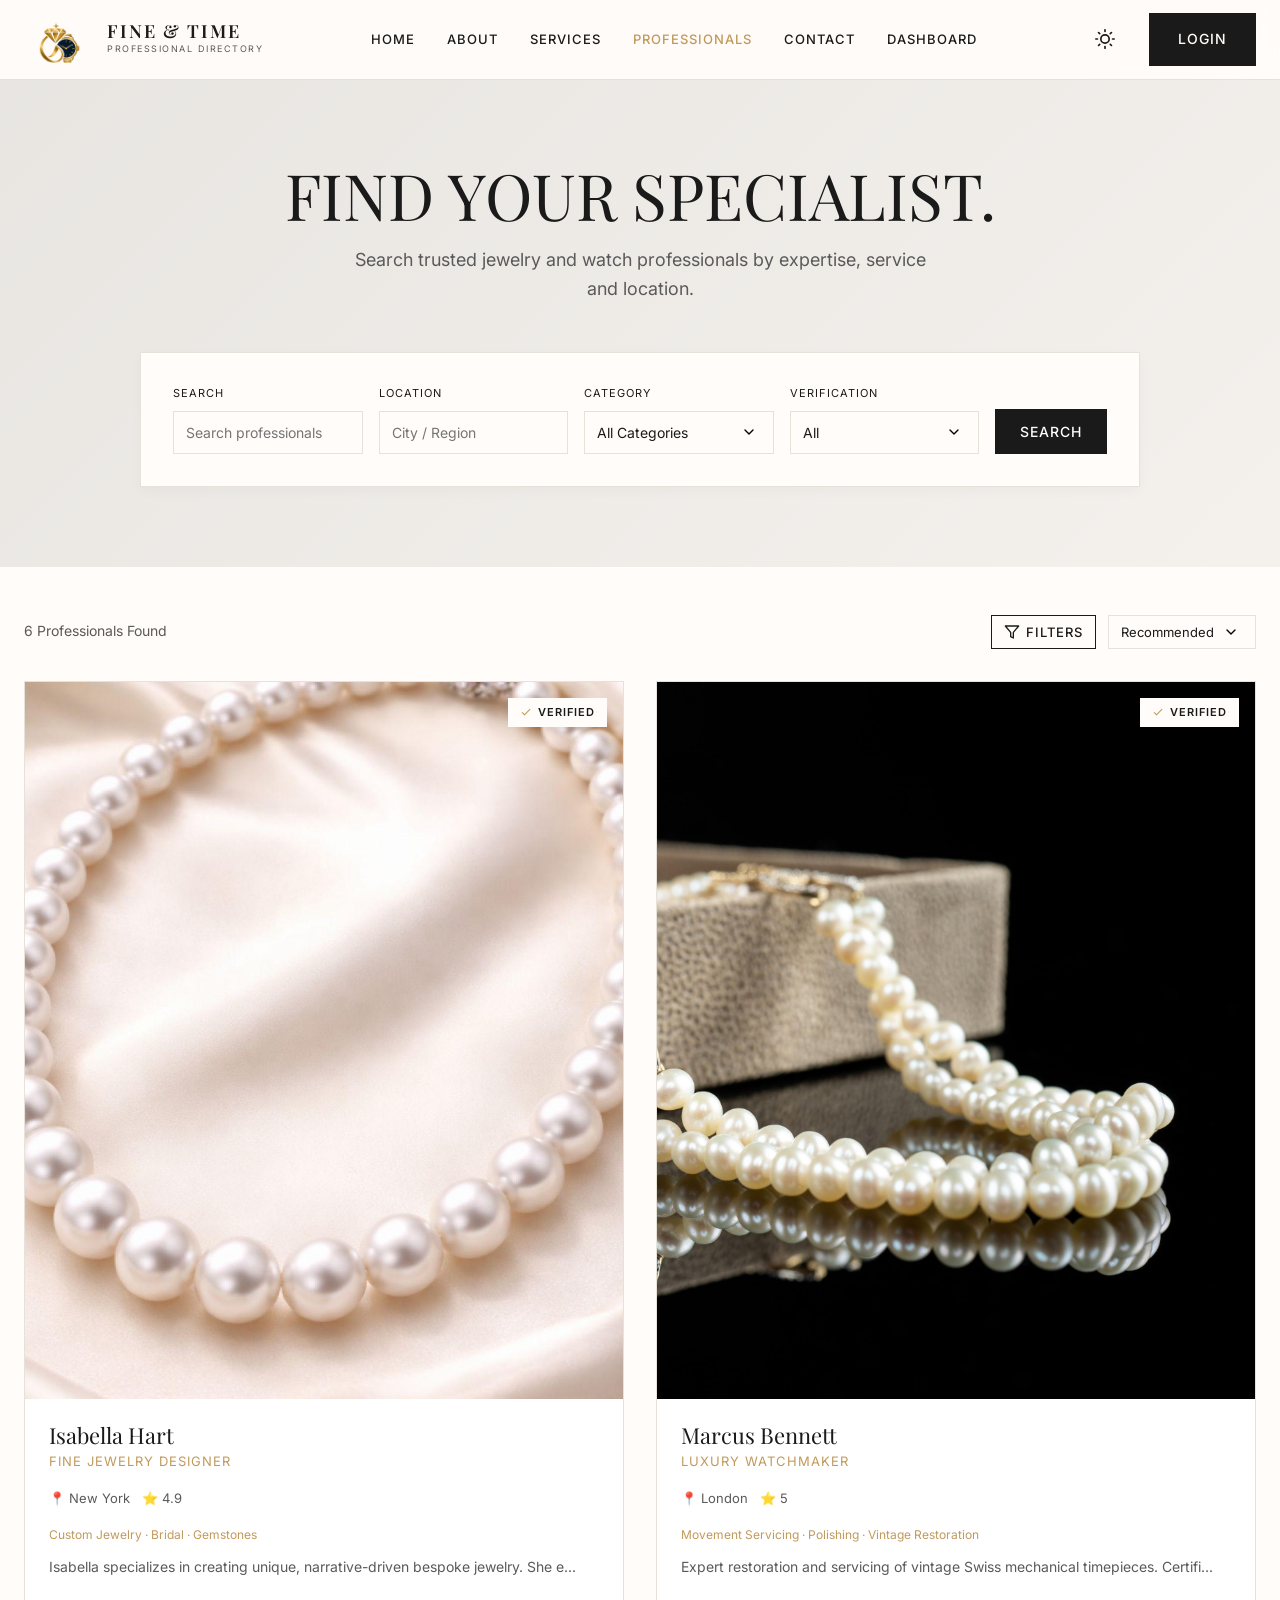
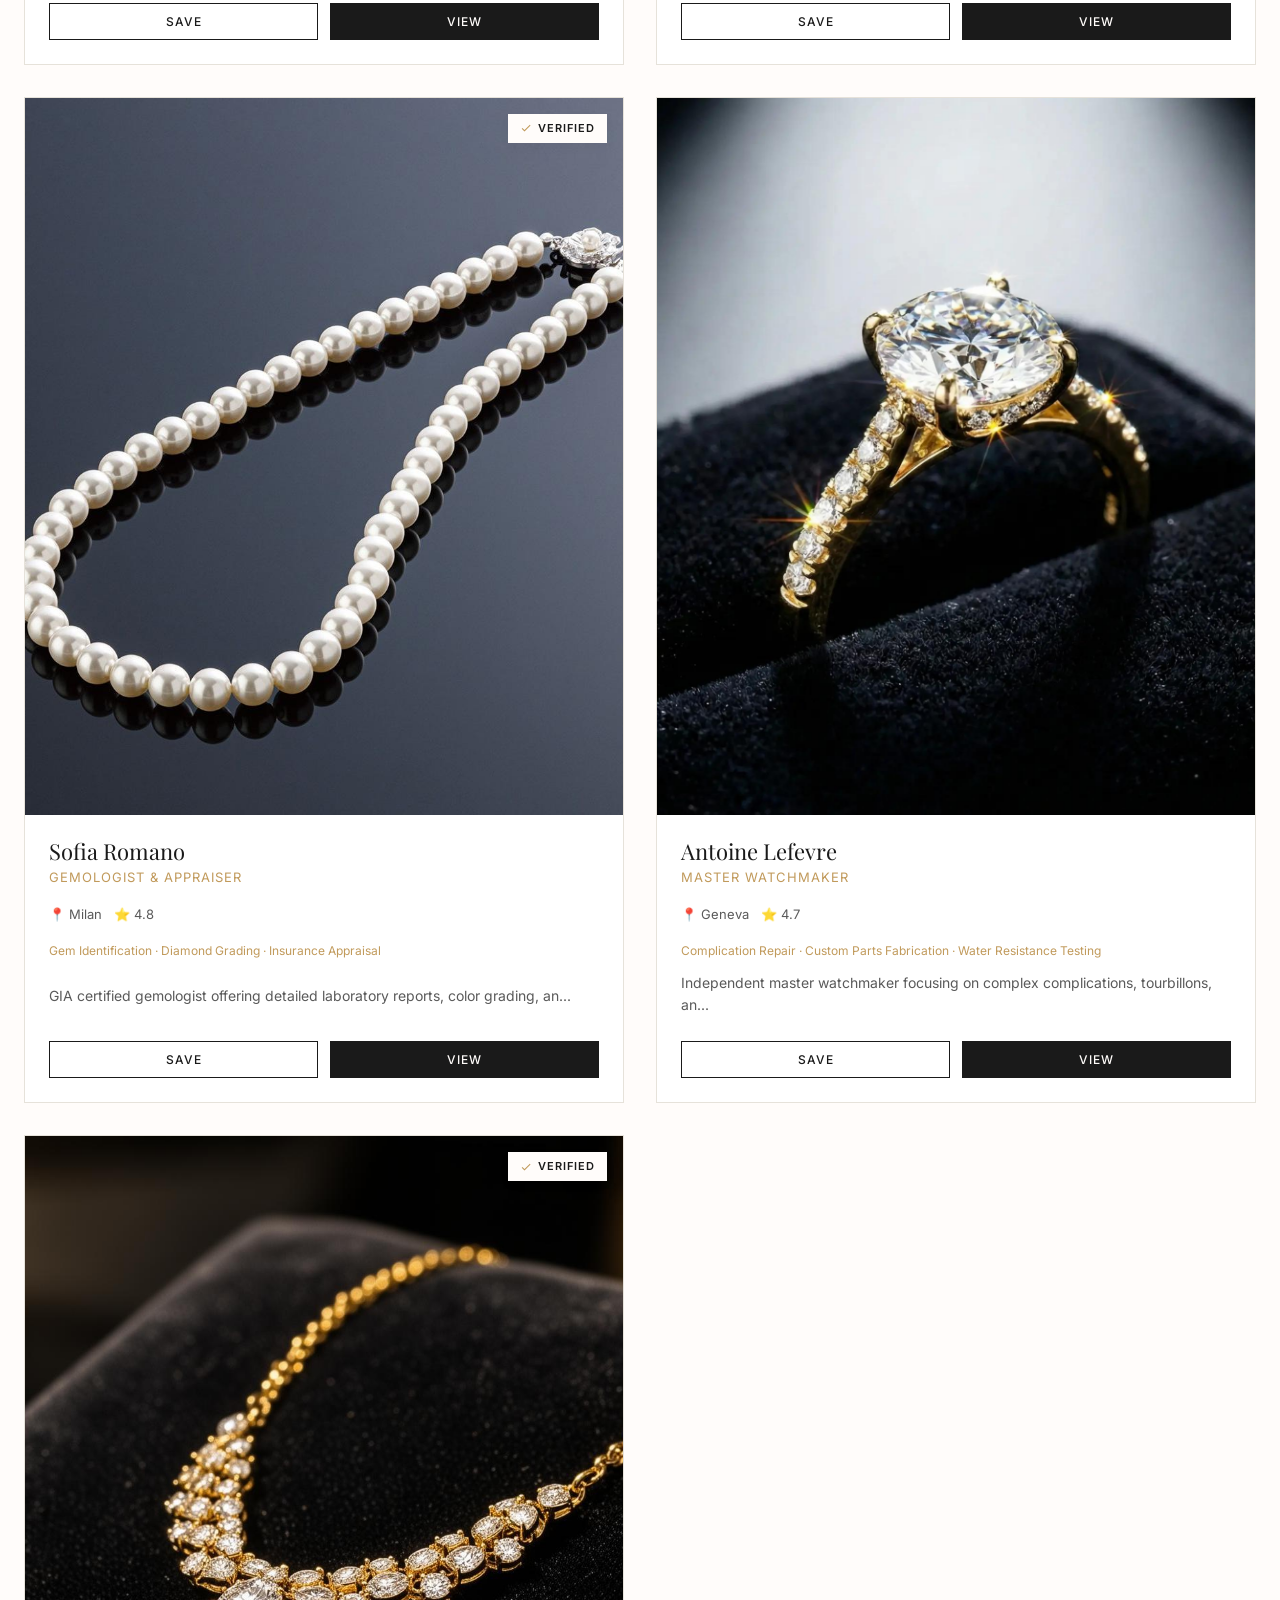
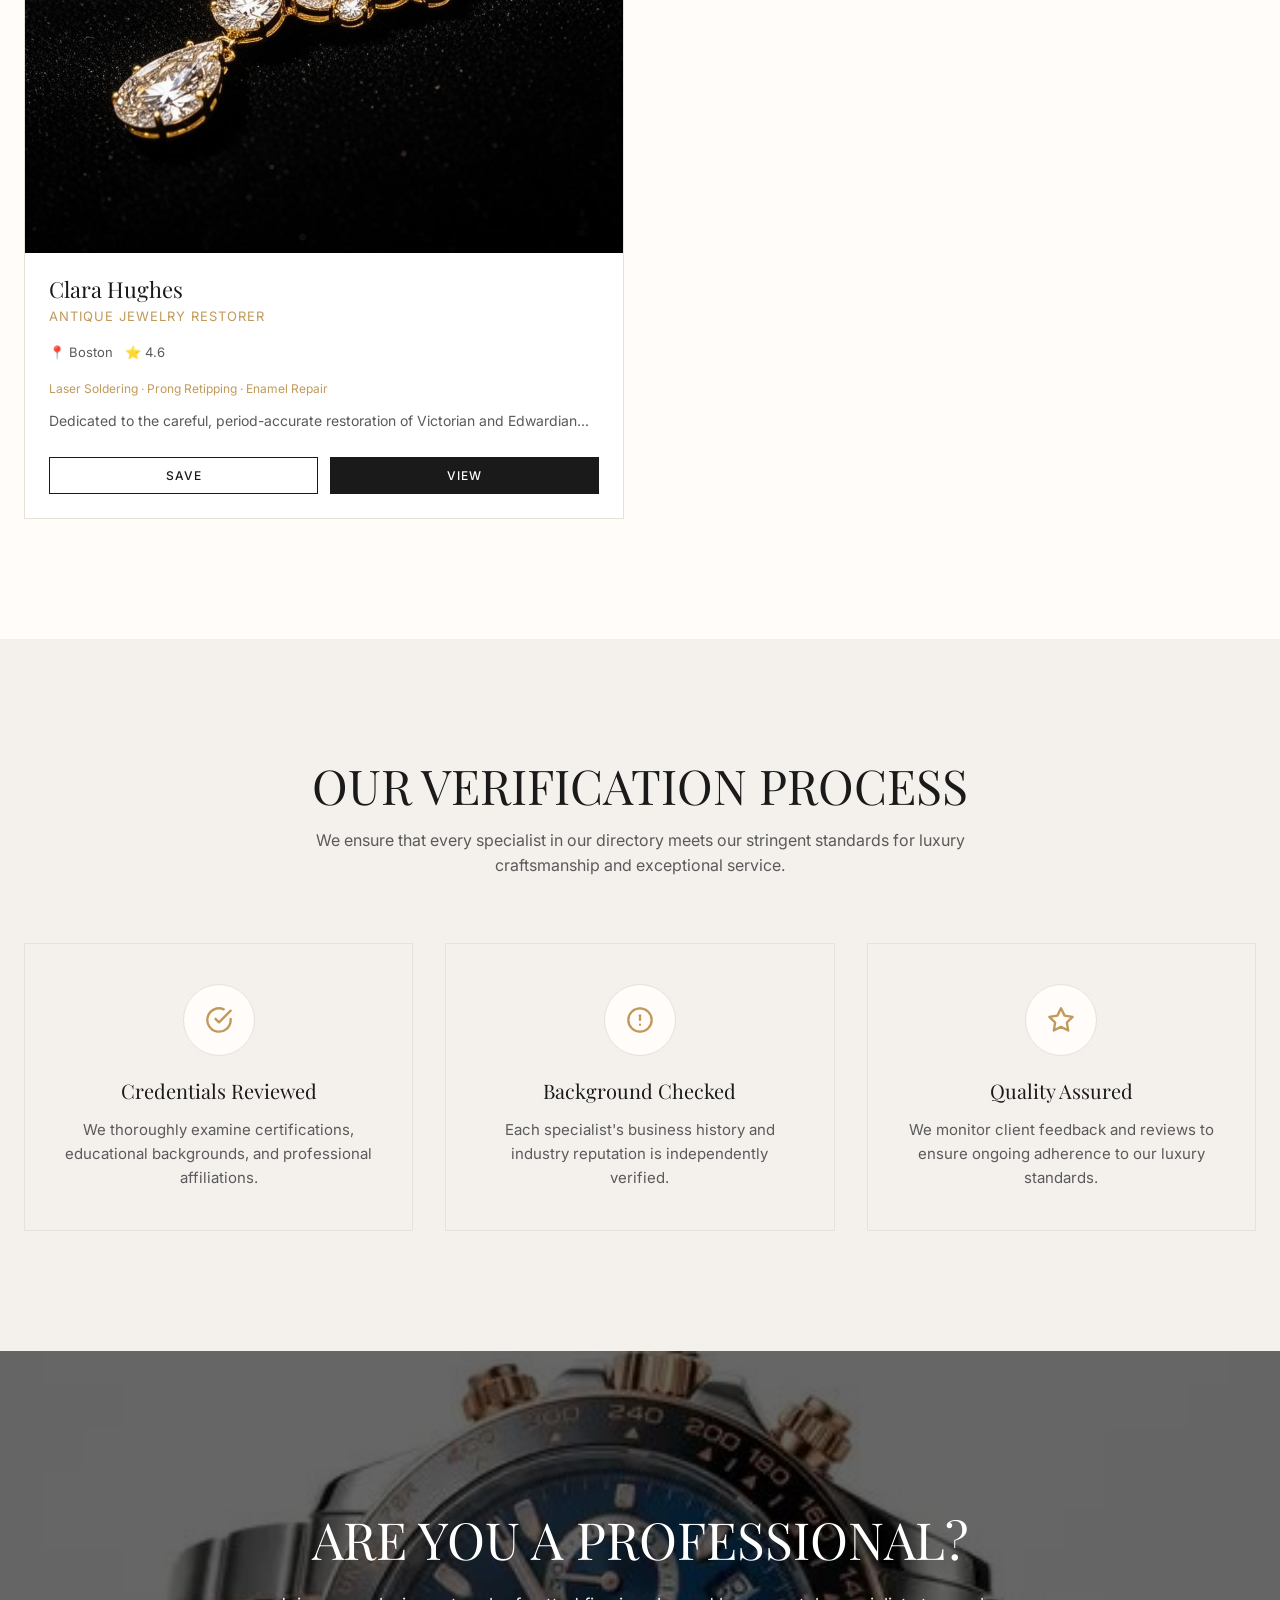
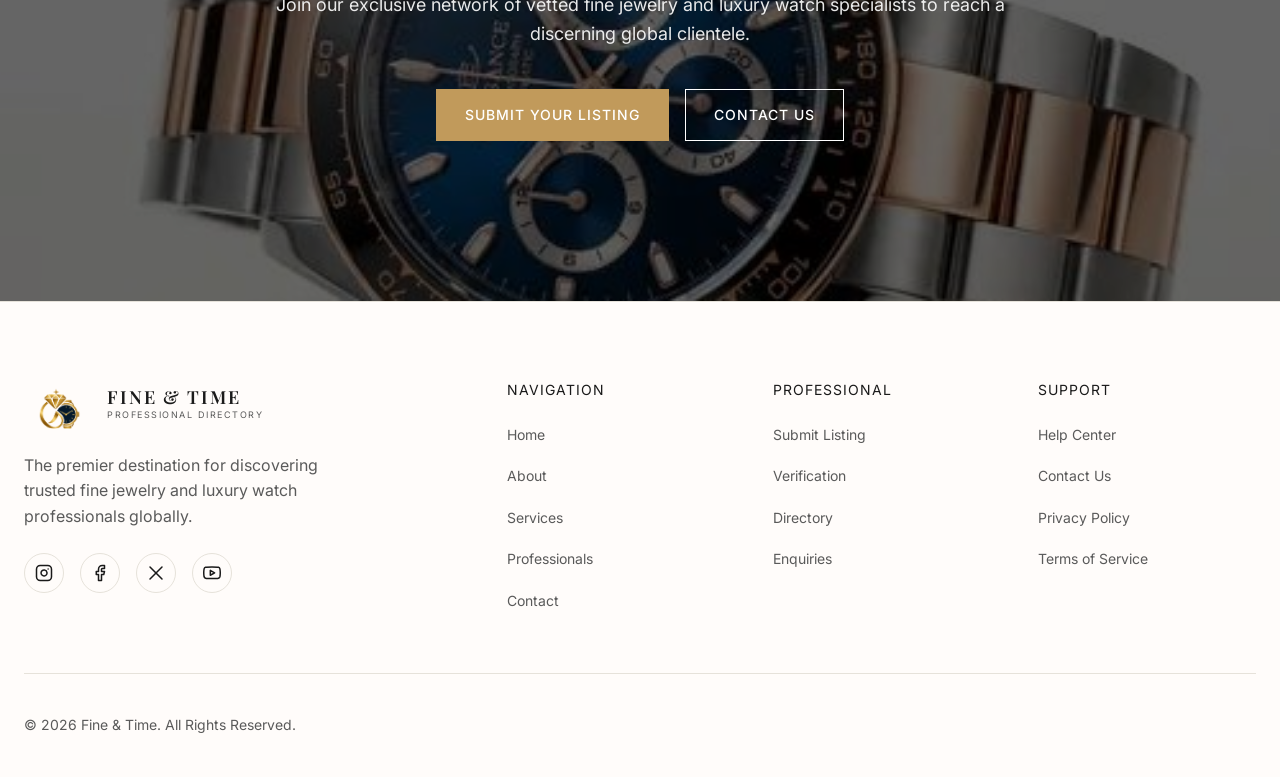
==== commit 5d9893af: "second commit" ====
--- a/professionals.html
+++ b/professionals.html
@@ -171,8 +171,12 @@
       <div class="directory-results">
         <div class="results-header">
           <div style="font-size: 14px; color: var(--text-secondary);"><span id="result-count">8</span> Professionals Found</div>
-          <div>
-            <select class="form-control" style="padding: 8px 12px; width: auto; font-size: 13px;" onchange="sortResults(this.value)">
+          <div style="display: flex; gap: 12px; align-items: center;">
+            <button class="btn btn-outline mobile-filter-btn" style="padding: 8px 12px; font-size: 13px;" onclick="document.querySelector('.directory-filters').classList.toggle('show-filters')">
+              <svg xmlns="http://www.w3.org/2000/svg" width="16" height="16" viewBox="0 0 24 24" fill="none" stroke="currentColor" stroke-width="2" stroke-linecap="round" stroke-linejoin="round" style="margin-right: 6px;"><polygon points="22 3 2 3 10 12.46 10 19 14 21 14 12.46 22 3"></polygon></svg>
+              FILTERS
+            </button>
+            <select class="form-control" style="padding: 8px 36px 8px 12px; width: auto; font-size: 13px;" onchange="sortResults(this.value)">
               <option value="recommended">Recommended</option>
               <option value="highest">Highest Rated</option>
               <option value="most">Most Reviewed</option>
--- a/styles.css
+++ b/styles.css
@@ -1410,8 +1410,12 @@
   margin-top: 48px;
 }
 .directory-filters {
+  display: none;
   width: 300px;
   flex-shrink: 0;
+}
+.directory-filters.show-filters {
+  display: block;
 }
 .filter-group {
   margin-bottom: 32px;
@@ -1598,7 +1602,10 @@
   .process-step { width: 100%; text-align: center !important; padding: 0 !important; align-self: center !important; }
   .step-number { position: relative !important; right: auto !important; left: auto !important; margin: 0 auto 16px !important; }
   .directory-layout { flex-direction: column; }
-  .directory-filters { width: 100%; display: grid; grid-template-columns: repeat(2, 1fr); gap: 24px; }
+  .results-header { flex-direction: column; align-items: flex-start; gap: 16px; }
+  .directory-filters { display: none; width: 100%; grid-template-columns: repeat(2, 1fr); gap: 24px; }
+  .directory-filters.show-filters { display: grid; }
+  .mobile-filter-btn { display: flex !important; }
   .topic-grid { grid-template-columns: repeat(2, 1fr); }
   
   .services-grid .service-card:nth-child(3n) {
@@ -1608,6 +1615,7 @@
   }
 }
 @media (max-width: 768px) {
+  .results-header { flex-direction: column; align-items: flex-start; gap: 16px; }
   .search-item { flex-direction: column; align-items: flex-start; gap: 16px; }
   .principle-item { flex-direction: column; gap: 16px; }
   .form-row { grid-template-columns: 1fr; }
